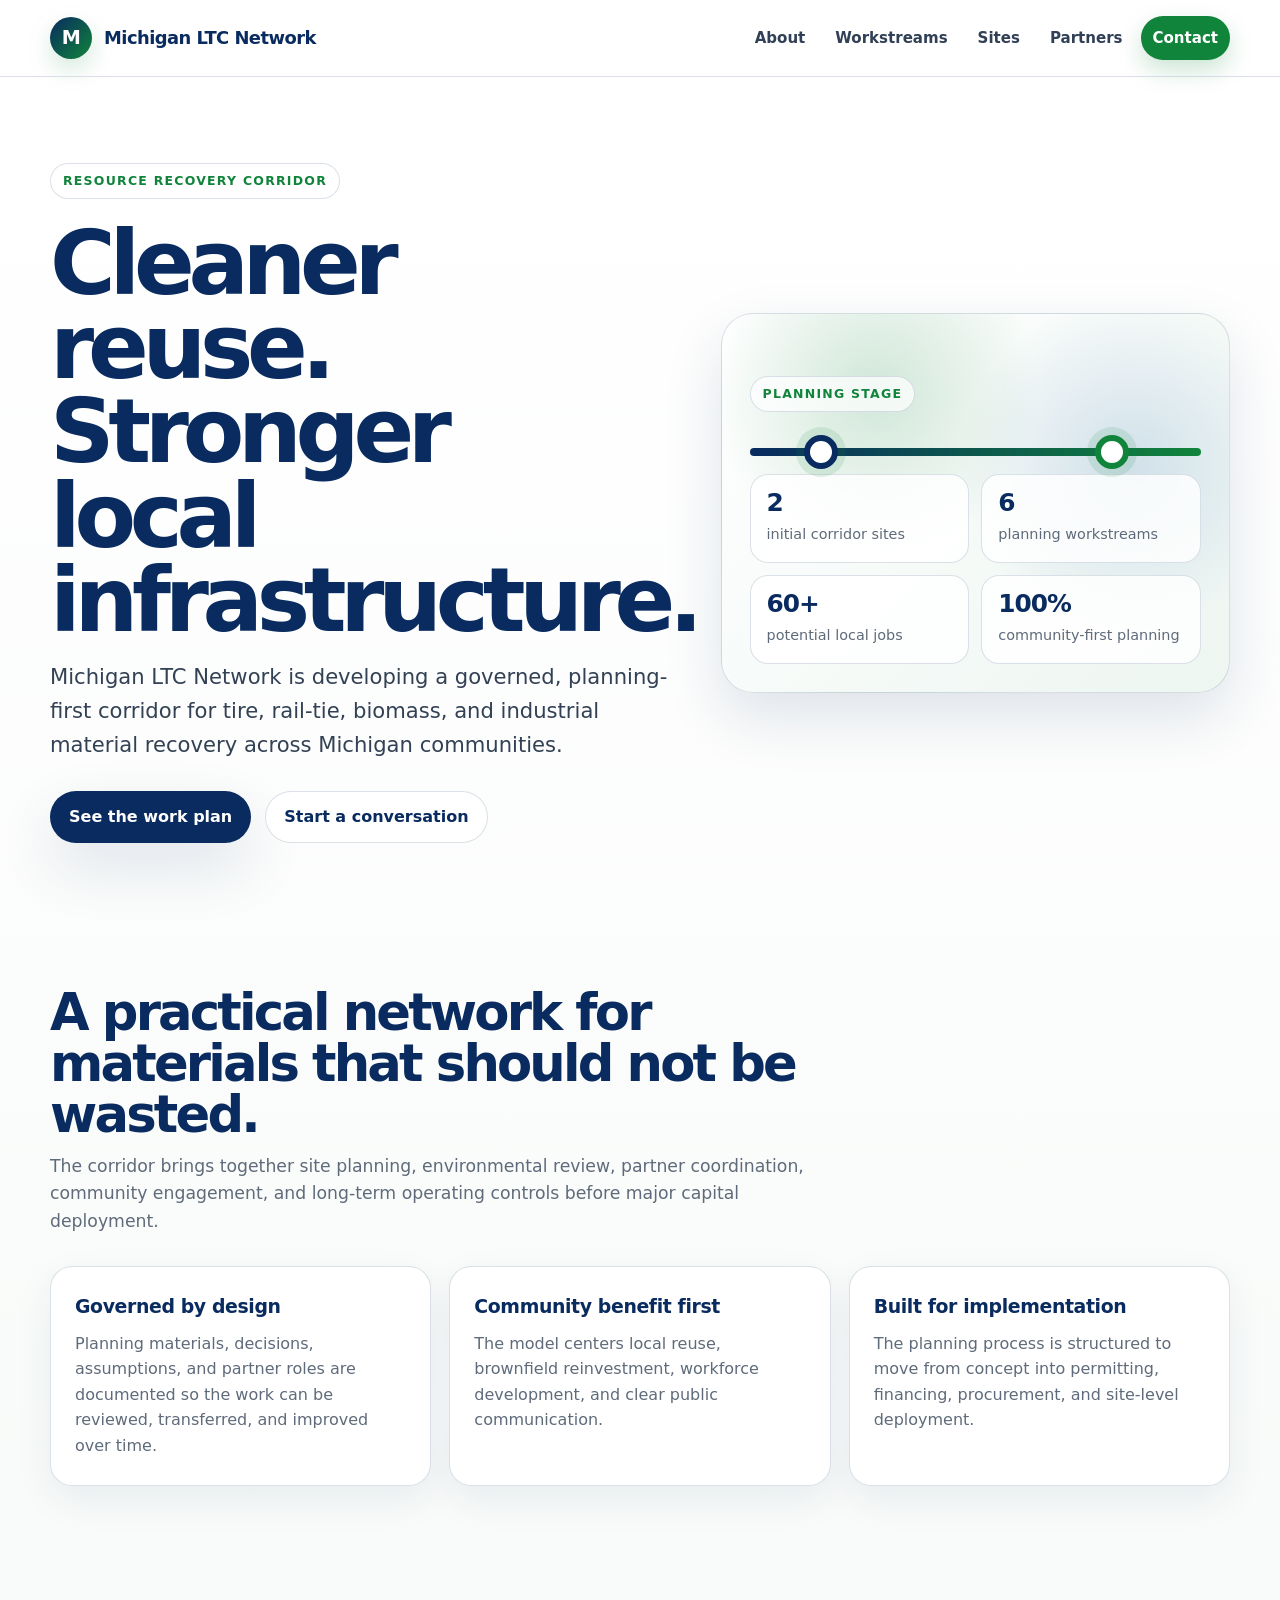
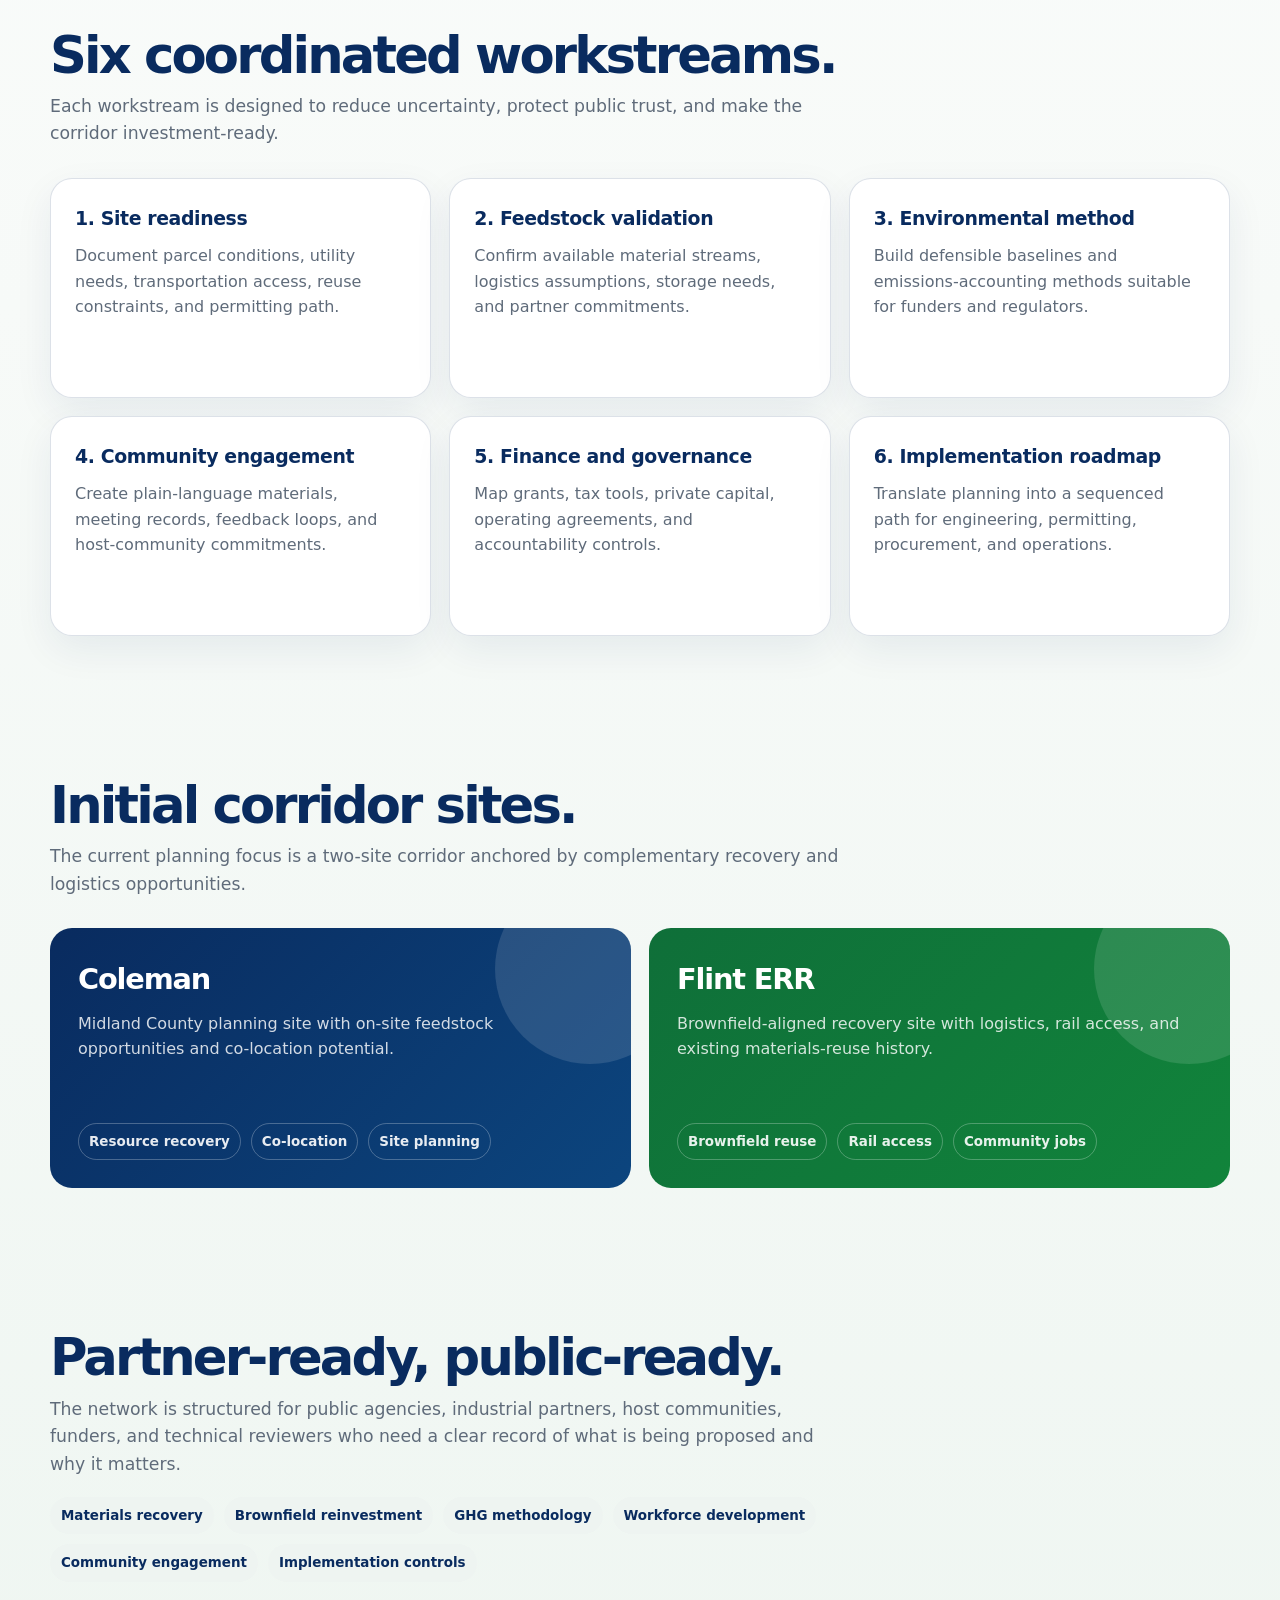
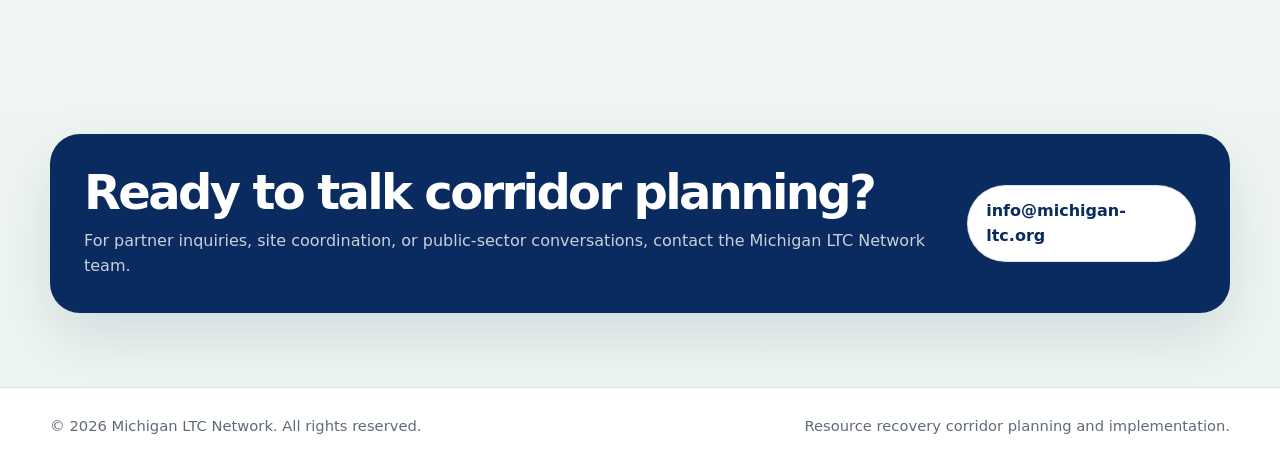
==== index.html @ afef9e3c "Add homepage index with navigation" ====
<!doctype html>
<html lang="en">
<head>
  <meta charset="utf-8" />
  <meta name="viewport" content="width=device-width, initial-scale=1" />
  <title>Michigan LTC Network | Resource Recovery Corridor</title>
  <meta name="description" content="Michigan LTC Network is building a governed resource recovery corridor for cleaner materials management, community benefit, and long-term industrial reuse." />
  <style>
    :root {
      --navy: #092b5f;
      --blue: #155aa8;
      --green: #11843b;
      --gold: #d7a842;
      --ink: #172033;
      --muted: #5f6b7a;
      --mist: #eef4f1;
      --white: #ffffff;
      --line: rgba(9, 43, 95, 0.14);
      --shadow: 0 24px 60px rgba(9, 43, 95, 0.12);
      --radius: 22px;
    }

    * {
      box-sizing: border-box;
    }

    html {
      scroll-behavior: smooth;
    }

    body {
      margin: 0;
      font-family: Inter, ui-sans-serif, system-ui, -apple-system, BlinkMacSystemFont, "Segoe UI", sans-serif;
      color: var(--ink);
      background: linear-gradient(180deg, #ffffff 0%, #f7faf8 52%, #edf5f0 100%);
      line-height: 1.6;
    }

    a {
      color: inherit;
      text-decoration: none;
    }

    .site-header {
      position: sticky;
      top: 0;
      z-index: 10;
      background: rgba(255, 255, 255, 0.88);
      backdrop-filter: blur(14px);
      border-bottom: 1px solid var(--line);
    }

    .nav {
      width: min(1180px, calc(100% - 40px));
      margin: 0 auto;
      min-height: 76px;
      display: flex;
      align-items: center;
      justify-content: space-between;
      gap: 24px;
    }

    .brand {
      display: inline-flex;
      align-items: center;
      gap: 12px;
      font-weight: 800;
      letter-spacing: -0.03em;
      color: var(--navy);
      font-size: 1.12rem;
      white-space: nowrap;
    }

    .brand-mark {
      width: 42px;
      height: 42px;
      border-radius: 50%;
      display: grid;
      place-items: center;
      background: linear-gradient(135deg, var(--navy), var(--green));
      color: var(--white);
      box-shadow: 0 10px 24px rgba(17, 132, 59, 0.18);
      font-size: 1.2rem;
    }

    .nav-links {
      display: flex;
      align-items: center;
      gap: 6px;
      color: #314056;
      font-weight: 650;
      font-size: 0.94rem;
    }

    .nav-links a {
      padding: 10px 12px;
      border-radius: 999px;
    }

    .nav-links a:hover {
      background: var(--mist);
      color: var(--navy);
    }

    .nav-cta {
      display: inline-flex;
      align-items: center;
      justify-content: center;
      padding: 10px 16px;
      border-radius: 999px;
      color: var(--white) !important;
      background: var(--green);
      box-shadow: 0 10px 24px rgba(17, 132, 59, 0.22);
    }

    main {
      overflow: hidden;
    }

    .hero {
      width: min(1180px, calc(100% - 40px));
      margin: 0 auto;
      padding: 86px 0 72px;
      display: grid;
      grid-template-columns: minmax(0, 1.1fr) minmax(320px, 0.9fr);
      gap: 48px;
      align-items: center;
    }

    .eyebrow {
      display: inline-flex;
      align-items: center;
      gap: 10px;
      padding: 7px 12px;
      border: 1px solid var(--line);
      border-radius: 999px;
      background: rgba(255, 255, 255, 0.72);
      color: var(--green);
      font-weight: 800;
      font-size: 0.78rem;
      letter-spacing: 0.1em;
      text-transform: uppercase;
    }

    h1 {
      margin: 22px 0 18px;
      color: var(--navy);
      font-size: clamp(3rem, 7vw, 6.4rem);
      line-height: 0.94;
      letter-spacing: -0.07em;
    }

    .lead {
      max-width: 690px;
      color: #334155;
      font-size: clamp(1.1rem, 2vw, 1.32rem);
      margin: 0 0 30px;
    }

    .hero-actions {
      display: flex;
      flex-wrap: wrap;
      gap: 14px;
      align-items: center;
    }

    .button {
      display: inline-flex;
      align-items: center;
      justify-content: center;
      min-height: 48px;
      padding: 12px 18px;
      border-radius: 999px;
      font-weight: 800;
      border: 1px solid transparent;
    }

    .button.primary {
      color: var(--white);
      background: var(--navy);
      box-shadow: var(--shadow);
    }

    .button.secondary {
      color: var(--navy);
      background: var(--white);
      border-color: var(--line);
    }

    .hero-card {
      position: relative;
      padding: 28px;
      border: 1px solid var(--line);
      border-radius: calc(var(--radius) + 10px);
      background: rgba(255, 255, 255, 0.78);
      box-shadow: var(--shadow);
    }

    .map-card {
      min-height: 380px;
      display: grid;
      align-content: end;
      gap: 18px;
      background:
        radial-gradient(circle at 30% 20%, rgba(17, 132, 59, 0.18), transparent 35%),
        radial-gradient(circle at 80% 40%, rgba(21, 90, 168, 0.16), transparent 36%),
        linear-gradient(135deg, #ffffff, #edf6f1);
    }

    .route-line {
      height: 8px;
      border-radius: 999px;
      background: linear-gradient(90deg, var(--navy), var(--green));
      position: relative;
      margin: 36px 0 18px;
    }

    .route-line::before,
    .route-line::after {
      content: "";
      position: absolute;
      top: 50%;
      width: 22px;
      height: 22px;
      transform: translateY(-50%);
      border-radius: 50%;
      background: var(--white);
      border: 6px solid var(--green);
      box-shadow: 0 0 0 8px rgba(17, 132, 59, 0.12);
    }

    .route-line::before {
      left: 12%;
      border-color: var(--navy);
    }

    .route-line::after {
      right: 16%;
    }

    .stat-grid {
      display: grid;
      grid-template-columns: repeat(2, 1fr);
      gap: 12px;
    }

    .stat {
      padding: 16px;
      border-radius: 18px;
      background: rgba(255, 255, 255, 0.82);
      border: 1px solid var(--line);
    }

    .stat strong {
      display: block;
      color: var(--navy);
      font-size: 1.55rem;
      line-height: 1;
      letter-spacing: -0.04em;
    }

    .stat span {
      display: block;
      margin-top: 7px;
      color: var(--muted);
      font-size: 0.9rem;
    }

    section {
      width: min(1180px, calc(100% - 40px));
      margin: 0 auto;
      padding: 72px 0;
    }

    .section-head {
      max-width: 790px;
      margin-bottom: 30px;
    }

    h2 {
      margin: 0 0 12px;
      color: var(--navy);
      font-size: clamp(2rem, 4vw, 3.4rem);
      line-height: 1;
      letter-spacing: -0.055em;
    }

    .section-head p {
      margin: 0;
      color: var(--muted);
      font-size: 1.08rem;
    }

    .cards {
      display: grid;
      grid-template-columns: repeat(3, 1fr);
      gap: 18px;
    }

    .card {
      min-height: 220px;
      padding: 24px;
      border-radius: var(--radius);
      background: var(--white);
      border: 1px solid var(--line);
      box-shadow: 0 14px 38px rgba(9, 43, 95, 0.07);
    }

    .card h3 {
      margin: 0 0 10px;
      color: var(--navy);
      font-size: 1.18rem;
      letter-spacing: -0.02em;
    }

    .card p {
      margin: 0;
      color: var(--muted);
    }

    .pill-row {
      display: flex;
      flex-wrap: wrap;
      gap: 10px;
      margin-top: 18px;
    }

    .pill {
      padding: 8px 11px;
      border-radius: 999px;
      background: var(--mist);
      color: var(--navy);
      font-weight: 750;
      font-size: 0.84rem;
    }

    .sites {
      display: grid;
      grid-template-columns: repeat(2, 1fr);
      gap: 18px;
    }

    .site-card {
      padding: 28px;
      border-radius: var(--radius);
      color: var(--white);
      background: linear-gradient(135deg, var(--navy), #0c457e);
      min-height: 260px;
      display: flex;
      flex-direction: column;
      justify-content: space-between;
      overflow: hidden;
      position: relative;
    }

    .site-card.green {
      background: linear-gradient(135deg, #0f6f39, var(--green));
    }

    .site-card::after {
      content: "";
      position: absolute;
      width: 190px;
      height: 190px;
      right: -54px;
      top: -54px;
      border-radius: 50%;
      background: rgba(255, 255, 255, 0.12);
    }

    .site-card h3 {
      margin: 0 0 8px;
      font-size: 1.8rem;
      letter-spacing: -0.04em;
    }

    .site-card p {
      margin: 0;
      color: rgba(255, 255, 255, 0.82);
    }

    .site-meta {
      margin-top: 28px;
      display: flex;
      flex-wrap: wrap;
      gap: 10px;
      position: relative;
    }

    .site-meta span {
      border: 1px solid rgba(255, 255, 255, 0.26);
      border-radius: 999px;
      padding: 7px 10px;
      font-size: 0.84rem;
      font-weight: 700;
      color: rgba(255, 255, 255, 0.9);
    }

    .contact-band {
      width: min(1180px, calc(100% - 40px));
      margin: 50px auto 74px;
      padding: 34px;
      border-radius: calc(var(--radius) + 8px);
      background: var(--navy);
      color: var(--white);
      display: flex;
      align-items: center;
      justify-content: space-between;
      gap: 26px;
      box-shadow: var(--shadow);
    }

    .contact-band h2 {
      color: var(--white);
      font-size: clamp(1.8rem, 4vw, 3rem);
    }

    .contact-band p {
      margin: 0;
      color: rgba(255, 255, 255, 0.78);
    }

    .site-footer {
      border-top: 1px solid var(--line);
      background: var(--white);
      color: var(--muted);
    }

    .footer-inner {
      width: min(1180px, calc(100% - 40px));
      margin: 0 auto;
      padding: 26px 0;
      display: flex;
      justify-content: space-between;
      gap: 18px;
      flex-wrap: wrap;
      font-size: 0.92rem;
    }

    @media (max-width: 900px) {
      .nav {
        align-items: flex-start;
        flex-direction: column;
        padding: 16px 0;
      }

      .nav-links {
        width: 100%;
        overflow-x: auto;
        padding-bottom: 4px;
      }

      .hero {
        grid-template-columns: 1fr;
        padding-top: 58px;
      }

      .cards,
      .sites {
        grid-template-columns: 1fr;
      }

      .contact-band {
        flex-direction: column;
        align-items: flex-start;
      }
    }

    @media (max-width: 620px) {
      .nav,
      .hero,
      section,
      .contact-band,
      .footer-inner {
        width: min(100% - 28px, 1180px);
      }

      .nav-links a:not(.nav-cta) {
        display: none;
      }

      .stat-grid {
        grid-template-columns: 1fr;
      }

      .hero-card {
        padding: 18px;
      }
    }
  </style>
</head>
<body>
  <header class="site-header">
    <nav class="nav" aria-label="Main navigation">
      <a class="brand" href="#top" aria-label="Michigan LTC Network home">
        <span class="brand-mark" aria-hidden="true">M</span>
        <span>Michigan LTC Network</span>
      </a>
      <div class="nav-links">
        <a href="#about">About</a>
        <a href="#workstreams">Workstreams</a>
        <a href="#sites">Sites</a>
        <a href="#partners">Partners</a>
        <a class="nav-cta" href="mailto:info@michigan-ltc.org">Contact</a>
      </div>
    </nav>
  </header>

  <main id="top">
    <section class="hero" aria-labelledby="hero-title">
      <div>
        <span class="eyebrow">Resource Recovery Corridor</span>
        <h1 id="hero-title">Cleaner reuse. Stronger local infrastructure.</h1>
        <p class="lead">Michigan LTC Network is developing a governed, planning-first corridor for tire, rail-tie, biomass, and industrial material recovery across Michigan communities.</p>
        <div class="hero-actions">
          <a class="button primary" href="#workstreams">See the work plan</a>
          <a class="button secondary" href="mailto:info@michigan-ltc.org">Start a conversation</a>
        </div>
      </div>

      <aside class="hero-card map-card" aria-label="Project summary">
        <div>
          <span class="eyebrow">Planning stage</span>
          <div class="route-line" aria-hidden="true"></div>
          <div class="stat-grid">
            <div class="stat">
              <strong>2</strong>
              <span>initial corridor sites</span>
            </div>
            <div class="stat">
              <strong>6</strong>
              <span>planning workstreams</span>
            </div>
            <div class="stat">
              <strong>60+</strong>
              <span>potential local jobs</span>
            </div>
            <div class="stat">
              <strong>100%</strong>
              <span>community-first planning</span>
            </div>
          </div>
        </div>
      </aside>
    </section>

    <section id="about" aria-labelledby="about-title">
      <div class="section-head">
        <h2 id="about-title">A practical network for materials that should not be wasted.</h2>
        <p>The corridor brings together site planning, environmental review, partner coordination, community engagement, and long-term operating controls before major capital deployment.</p>
      </div>
      <div class="cards">
        <article class="card">
          <h3>Governed by design</h3>
          <p>Planning materials, decisions, assumptions, and partner roles are documented so the work can be reviewed, transferred, and improved over time.</p>
        </article>
        <article class="card">
          <h3>Community benefit first</h3>
          <p>The model centers local reuse, brownfield reinvestment, workforce development, and clear public communication.</p>
        </article>
        <article class="card">
          <h3>Built for implementation</h3>
          <p>The planning process is structured to move from concept into permitting, financing, procurement, and site-level deployment.</p>
        </article>
      </div>
    </section>

    <section id="workstreams" aria-labelledby="workstreams-title">
      <div class="section-head">
        <h2 id="workstreams-title">Six coordinated workstreams.</h2>
        <p>Each workstream is designed to reduce uncertainty, protect public trust, and make the corridor investment-ready.</p>
      </div>
      <div class="cards">
        <article class="card">
          <h3>1. Site readiness</h3>
          <p>Document parcel conditions, utility needs, transportation access, reuse constraints, and permitting path.</p>
        </article>
        <article class="card">
          <h3>2. Feedstock validation</h3>
          <p>Confirm available material streams, logistics assumptions, storage needs, and partner commitments.</p>
        </article>
        <article class="card">
          <h3>3. Environmental method</h3>
          <p>Build defensible baselines and emissions-accounting methods suitable for funders and regulators.</p>
        </article>
        <article class="card">
          <h3>4. Community engagement</h3>
          <p>Create plain-language materials, meeting records, feedback loops, and host-community commitments.</p>
        </article>
        <article class="card">
          <h3>5. Finance and governance</h3>
          <p>Map grants, tax tools, private capital, operating agreements, and accountability controls.</p>
        </article>
        <article class="card">
          <h3>6. Implementation roadmap</h3>
          <p>Translate planning into a sequenced path for engineering, permitting, procurement, and operations.</p>
        </article>
      </div>
    </section>

    <section id="sites" aria-labelledby="sites-title">
      <div class="section-head">
        <h2 id="sites-title">Initial corridor sites.</h2>
        <p>The current planning focus is a two-site corridor anchored by complementary recovery and logistics opportunities.</p>
      </div>
      <div class="sites">
        <article class="site-card">
          <div>
            <h3>Coleman</h3>
            <p>Midland County planning site with on-site feedstock opportunities and co-location potential.</p>
          </div>
          <div class="site-meta">
            <span>Resource recovery</span>
            <span>Co-location</span>
            <span>Site planning</span>
          </div>
        </article>
        <article class="site-card green">
          <div>
            <h3>Flint ERR</h3>
            <p>Brownfield-aligned recovery site with logistics, rail access, and existing materials-reuse history.</p>
          </div>
          <div class="site-meta">
            <span>Brownfield reuse</span>
            <span>Rail access</span>
            <span>Community jobs</span>
          </div>
        </article>
      </div>
    </section>

    <section id="partners" aria-labelledby="partners-title">
      <div class="section-head">
        <h2 id="partners-title">Partner-ready, public-ready.</h2>
        <p>The network is structured for public agencies, industrial partners, host communities, funders, and technical reviewers who need a clear record of what is being proposed and why it matters.</p>
        <div class="pill-row" aria-label="Focus areas">
          <span class="pill">Materials recovery</span>
          <span class="pill">Brownfield reinvestment</span>
          <span class="pill">GHG methodology</span>
          <span class="pill">Workforce development</span>
          <span class="pill">Community engagement</span>
          <span class="pill">Implementation controls</span>
        </div>
      </div>
    </section>

    <aside class="contact-band" id="contact" aria-labelledby="contact-title">
      <div>
        <h2 id="contact-title">Ready to talk corridor planning?</h2>
        <p>For partner inquiries, site coordination, or public-sector conversations, contact the Michigan LTC Network team.</p>
      </div>
      <a class="button secondary" href="mailto:info@michigan-ltc.org">info@michigan-ltc.org</a>
    </aside>
  </main>

  <footer class="site-footer">
    <div class="footer-inner">
      <span>&copy; 2026 Michigan LTC Network. All rights reserved.</span>
      <span>Resource recovery corridor planning and implementation.</span>
    </div>
  </footer>
</body>
</html>
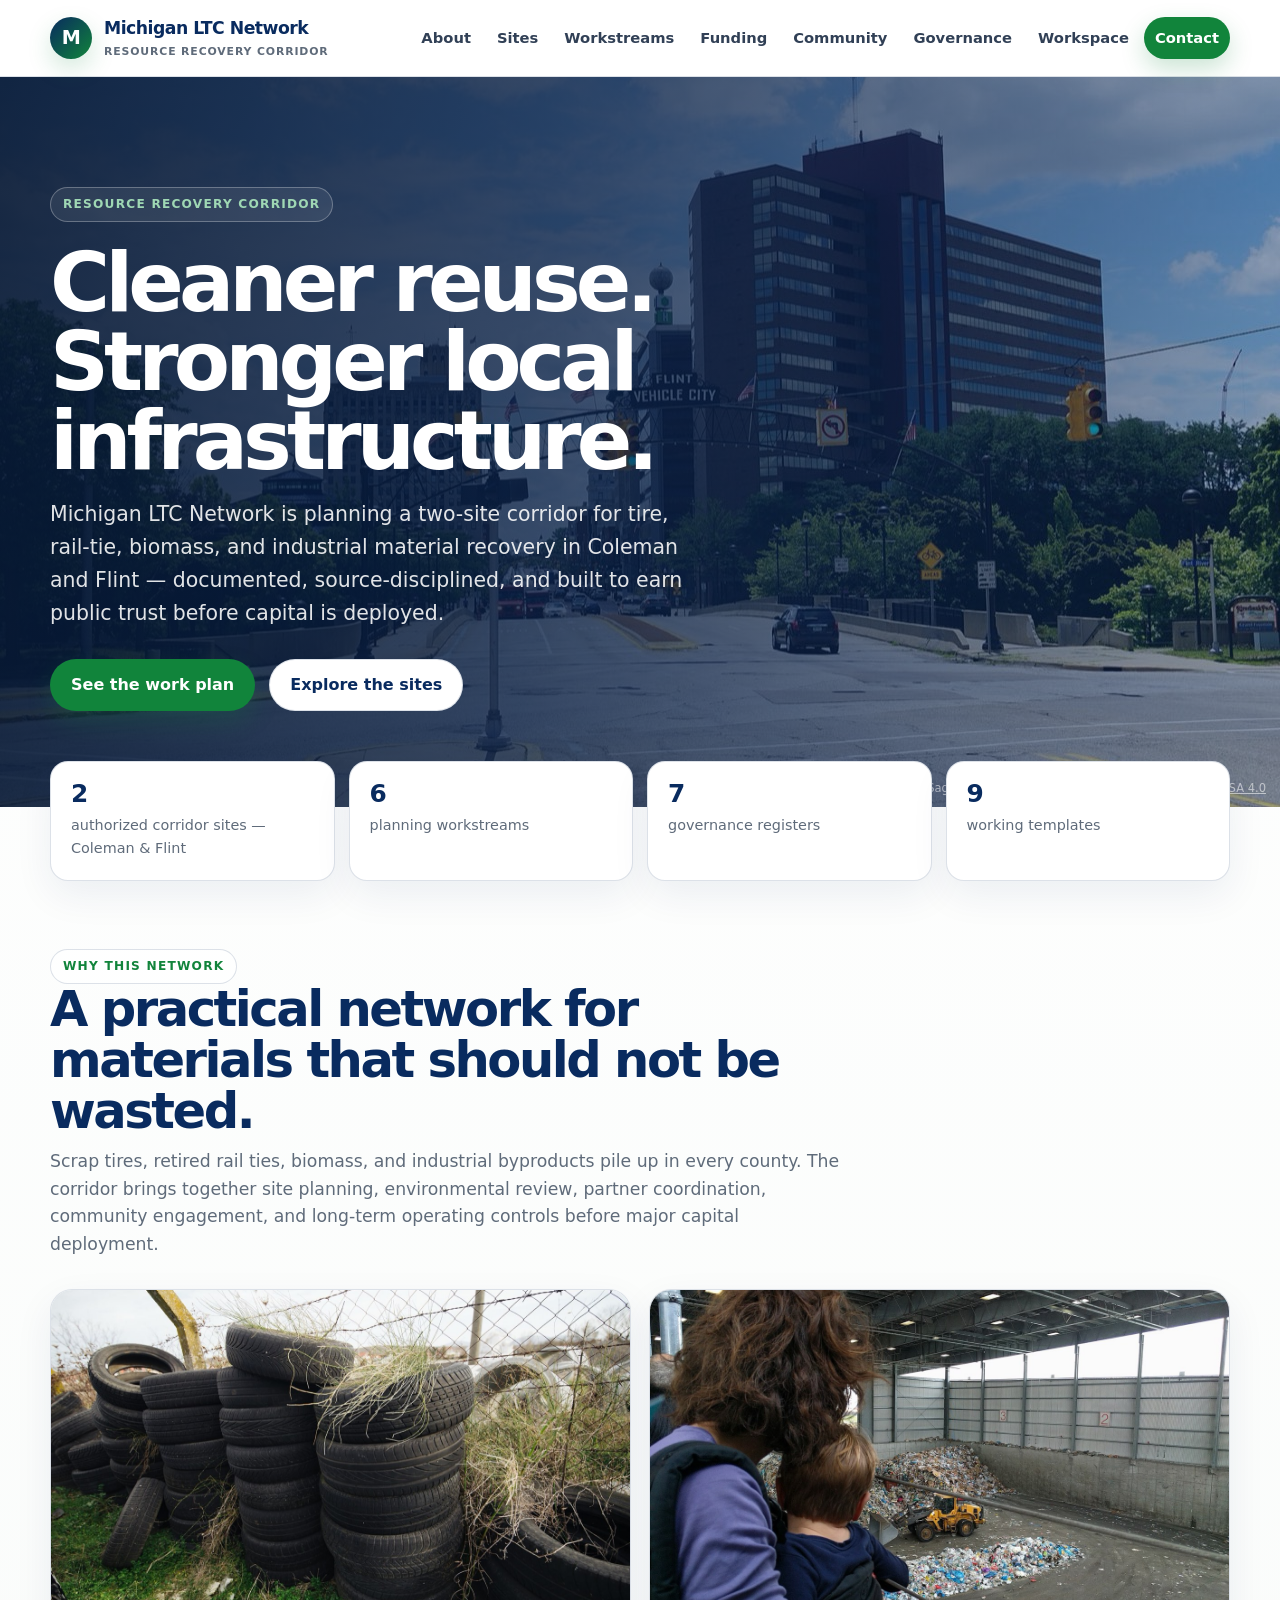
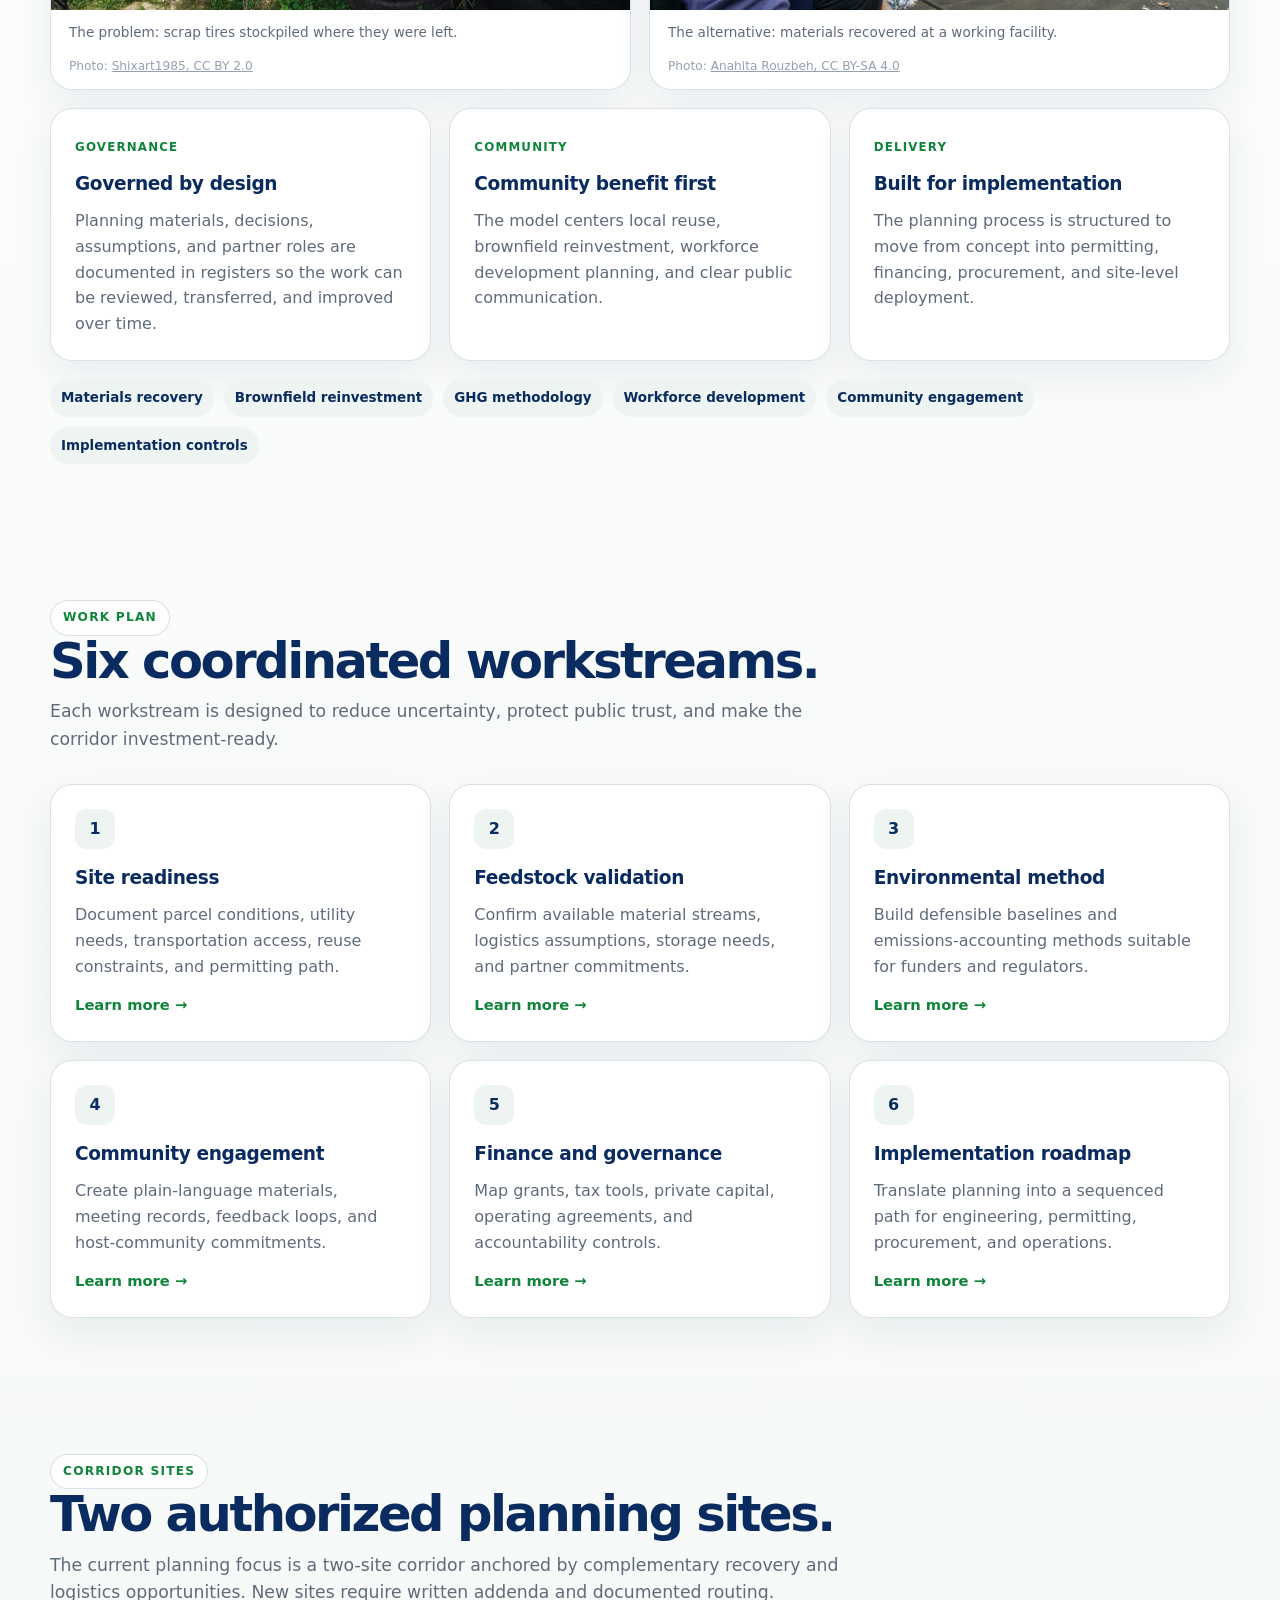
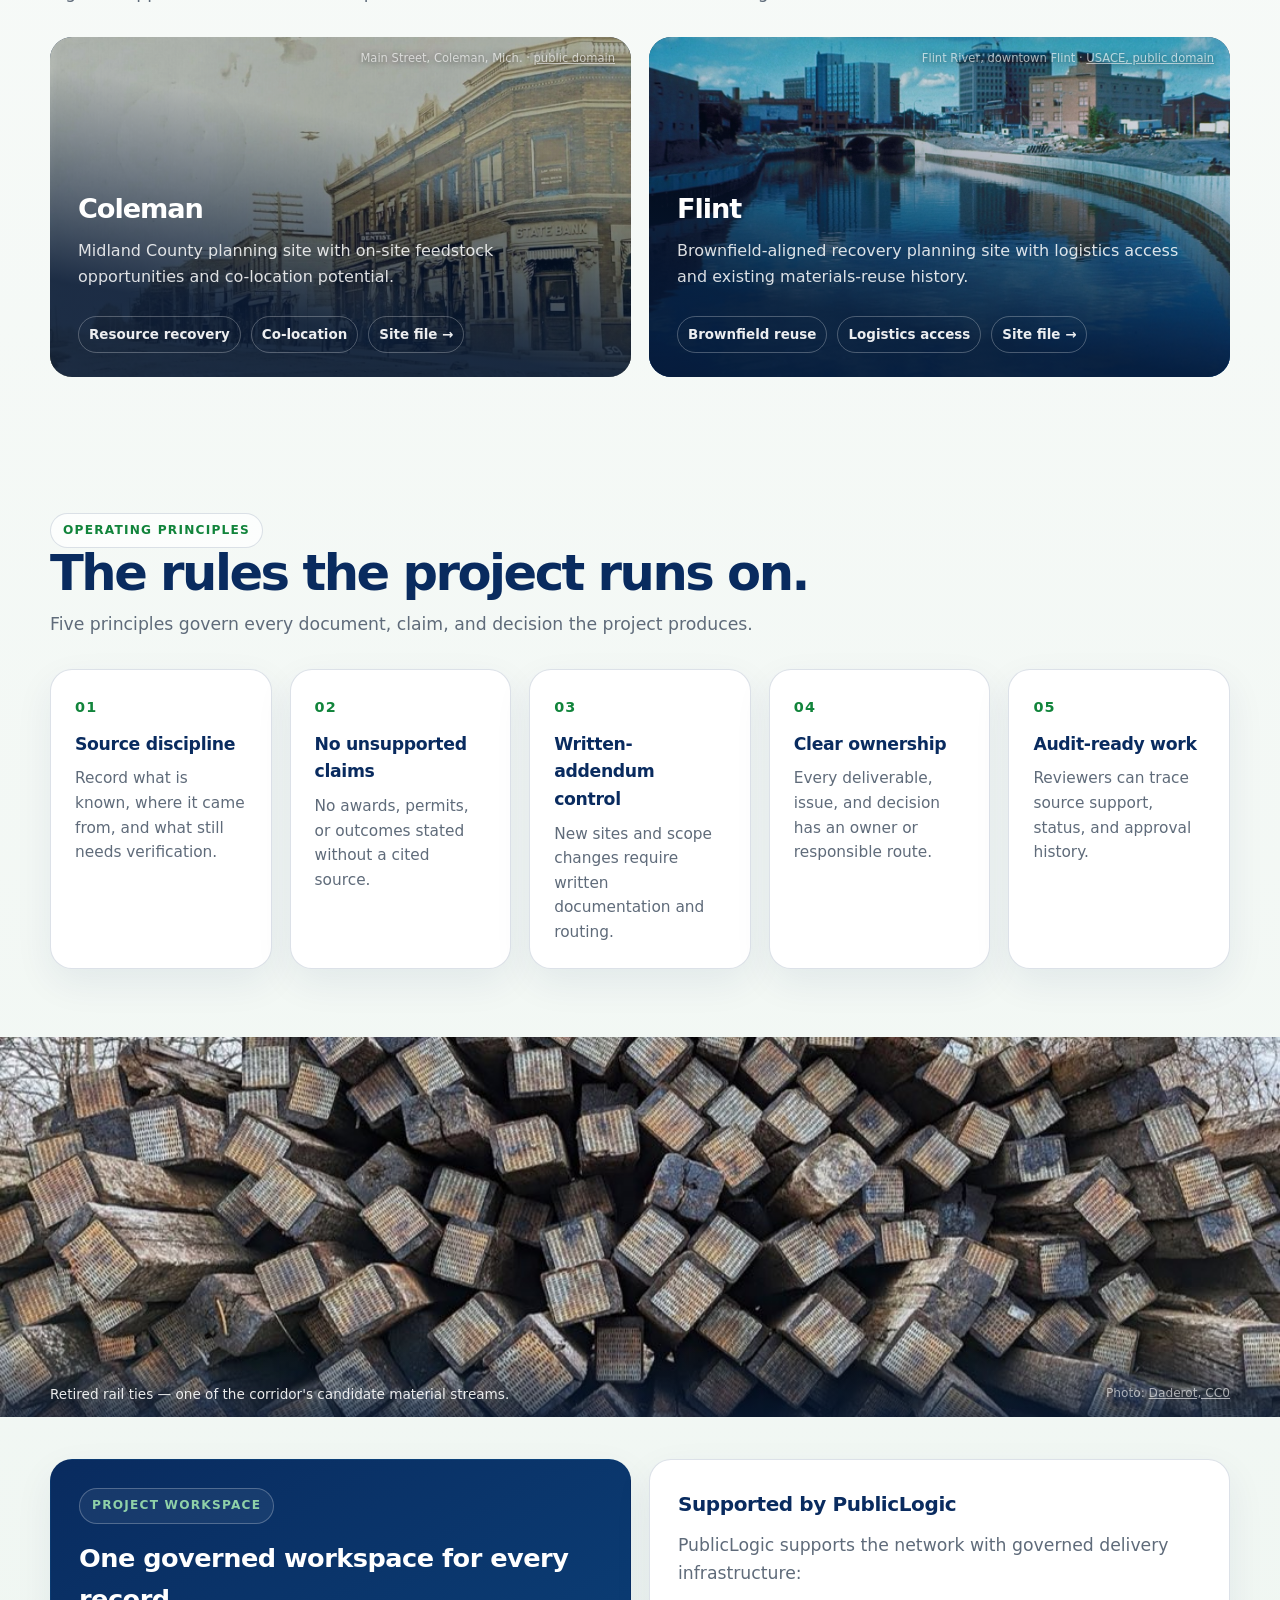
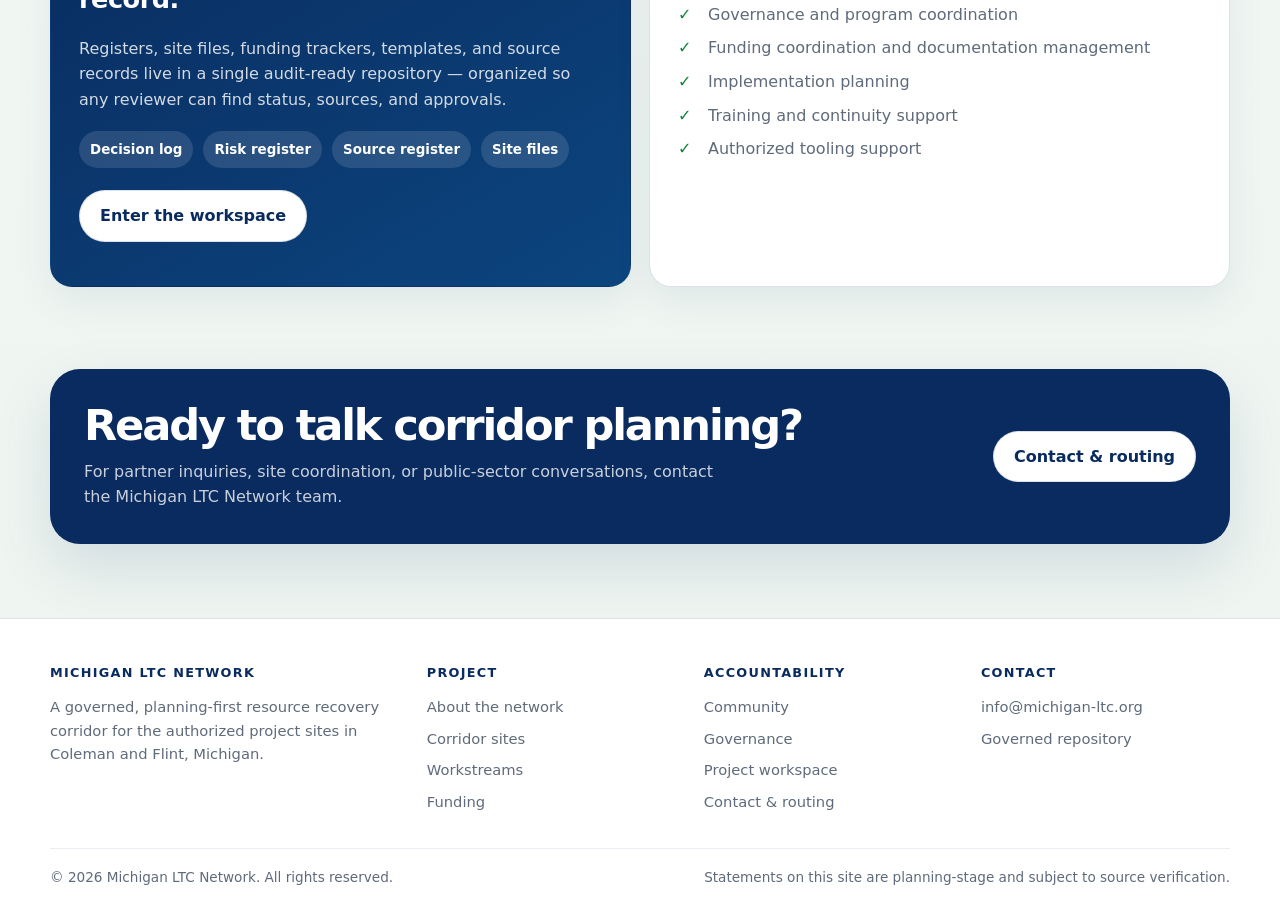
==== commit fe177ee6: "Rebuild site as multipage with real photos and shared design system Replace the single-page index wi" ====
--- a/index.html
+++ b/index.html
@@ -4,660 +4,338 @@
   <meta charset="utf-8" />
   <meta name="viewport" content="width=device-width, initial-scale=1" />
   <title>Michigan LTC Network | Resource Recovery Corridor</title>
-  <meta name="description" content="Michigan LTC Network is building a governed resource recovery corridor for cleaner materials management, community benefit, and long-term industrial reuse." />
-  <style>
-    :root {
-      --navy: #092b5f;
-      --blue: #155aa8;
-      --green: #11843b;
-      --gold: #d7a842;
-      --ink: #172033;
-      --muted: #5f6b7a;
-      --mist: #eef4f1;
-      --white: #ffffff;
-      --line: rgba(9, 43, 95, 0.14);
-      --shadow: 0 24px 60px rgba(9, 43, 95, 0.12);
-      --radius: 22px;
-    }
-
-    * {
-      box-sizing: border-box;
-    }
-
-    html {
-      scroll-behavior: smooth;
-    }
-
-    body {
-      margin: 0;
-      font-family: Inter, ui-sans-serif, system-ui, -apple-system, BlinkMacSystemFont, "Segoe UI", sans-serif;
-      color: var(--ink);
-      background: linear-gradient(180deg, #ffffff 0%, #f7faf8 52%, #edf5f0 100%);
-      line-height: 1.6;
-    }
-
-    a {
-      color: inherit;
-      text-decoration: none;
-    }
-
-    .site-header {
-      position: sticky;
-      top: 0;
-      z-index: 10;
-      background: rgba(255, 255, 255, 0.88);
-      backdrop-filter: blur(14px);
-      border-bottom: 1px solid var(--line);
-    }
-
-    .nav {
-      width: min(1180px, calc(100% - 40px));
-      margin: 0 auto;
-      min-height: 76px;
-      display: flex;
-      align-items: center;
-      justify-content: space-between;
-      gap: 24px;
-    }
-
-    .brand {
-      display: inline-flex;
-      align-items: center;
-      gap: 12px;
-      font-weight: 800;
-      letter-spacing: -0.03em;
-      color: var(--navy);
-      font-size: 1.12rem;
-      white-space: nowrap;
-    }
-
-    .brand-mark {
-      width: 42px;
-      height: 42px;
-      border-radius: 50%;
-      display: grid;
-      place-items: center;
-      background: linear-gradient(135deg, var(--navy), var(--green));
-      color: var(--white);
-      box-shadow: 0 10px 24px rgba(17, 132, 59, 0.18);
-      font-size: 1.2rem;
-    }
-
-    .nav-links {
-      display: flex;
-      align-items: center;
-      gap: 6px;
-      color: #314056;
-      font-weight: 650;
-      font-size: 0.94rem;
-    }
-
-    .nav-links a {
-      padding: 10px 12px;
-      border-radius: 999px;
-    }
-
-    .nav-links a:hover {
-      background: var(--mist);
-      color: var(--navy);
-    }
-
-    .nav-cta {
-      display: inline-flex;
-      align-items: center;
-      justify-content: center;
-      padding: 10px 16px;
-      border-radius: 999px;
-      color: var(--white) !important;
-      background: var(--green);
-      box-shadow: 0 10px 24px rgba(17, 132, 59, 0.22);
-    }
-
-    main {
-      overflow: hidden;
-    }
-
-    .hero {
-      width: min(1180px, calc(100% - 40px));
-      margin: 0 auto;
-      padding: 86px 0 72px;
-      display: grid;
-      grid-template-columns: minmax(0, 1.1fr) minmax(320px, 0.9fr);
-      gap: 48px;
-      align-items: center;
-    }
-
-    .eyebrow {
-      display: inline-flex;
-      align-items: center;
-      gap: 10px;
-      padding: 7px 12px;
-      border: 1px solid var(--line);
-      border-radius: 999px;
-      background: rgba(255, 255, 255, 0.72);
-      color: var(--green);
-      font-weight: 800;
-      font-size: 0.78rem;
-      letter-spacing: 0.1em;
-      text-transform: uppercase;
-    }
-
-    h1 {
-      margin: 22px 0 18px;
-      color: var(--navy);
-      font-size: clamp(3rem, 7vw, 6.4rem);
-      line-height: 0.94;
-      letter-spacing: -0.07em;
-    }
-
-    .lead {
-      max-width: 690px;
-      color: #334155;
-      font-size: clamp(1.1rem, 2vw, 1.32rem);
-      margin: 0 0 30px;
-    }
-
-    .hero-actions {
-      display: flex;
-      flex-wrap: wrap;
-      gap: 14px;
-      align-items: center;
-    }
-
-    .button {
-      display: inline-flex;
-      align-items: center;
-      justify-content: center;
-      min-height: 48px;
-      padding: 12px 18px;
-      border-radius: 999px;
-      font-weight: 800;
-      border: 1px solid transparent;
-    }
-
-    .button.primary {
-      color: var(--white);
-      background: var(--navy);
-      box-shadow: var(--shadow);
-    }
-
-    .button.secondary {
-      color: var(--navy);
-      background: var(--white);
-      border-color: var(--line);
-    }
-
-    .hero-card {
-      position: relative;
-      padding: 28px;
-      border: 1px solid var(--line);
-      border-radius: calc(var(--radius) + 10px);
-      background: rgba(255, 255, 255, 0.78);
-      box-shadow: var(--shadow);
-    }
-
-    .map-card {
-      min-height: 380px;
-      display: grid;
-      align-content: end;
-      gap: 18px;
-      background:
-        radial-gradient(circle at 30% 20%, rgba(17, 132, 59, 0.18), transparent 35%),
-        radial-gradient(circle at 80% 40%, rgba(21, 90, 168, 0.16), transparent 36%),
-        linear-gradient(135deg, #ffffff, #edf6f1);
-    }
-
-    .route-line {
-      height: 8px;
-      border-radius: 999px;
-      background: linear-gradient(90deg, var(--navy), var(--green));
-      position: relative;
-      margin: 36px 0 18px;
-    }
-
-    .route-line::before,
-    .route-line::after {
-      content: "";
-      position: absolute;
-      top: 50%;
-      width: 22px;
-      height: 22px;
-      transform: translateY(-50%);
-      border-radius: 50%;
-      background: var(--white);
-      border: 6px solid var(--green);
-      box-shadow: 0 0 0 8px rgba(17, 132, 59, 0.12);
-    }
-
-    .route-line::before {
-      left: 12%;
-      border-color: var(--navy);
-    }
-
-    .route-line::after {
-      right: 16%;
-    }
-
-    .stat-grid {
-      display: grid;
-      grid-template-columns: repeat(2, 1fr);
-      gap: 12px;
-    }
-
-    .stat {
-      padding: 16px;
-      border-radius: 18px;
-      background: rgba(255, 255, 255, 0.82);
-      border: 1px solid var(--line);
-    }
-
-    .stat strong {
-      display: block;
-      color: var(--navy);
-      font-size: 1.55rem;
-      line-height: 1;
-      letter-spacing: -0.04em;
-    }
-
-    .stat span {
-      display: block;
-      margin-top: 7px;
-      color: var(--muted);
-      font-size: 0.9rem;
-    }
-
-    section {
-      width: min(1180px, calc(100% - 40px));
-      margin: 0 auto;
-      padding: 72px 0;
-    }
-
-    .section-head {
-      max-width: 790px;
-      margin-bottom: 30px;
-    }
-
-    h2 {
-      margin: 0 0 12px;
-      color: var(--navy);
-      font-size: clamp(2rem, 4vw, 3.4rem);
-      line-height: 1;
-      letter-spacing: -0.055em;
-    }
-
-    .section-head p {
-      margin: 0;
-      color: var(--muted);
-      font-size: 1.08rem;
-    }
-
-    .cards {
-      display: grid;
-      grid-template-columns: repeat(3, 1fr);
-      gap: 18px;
-    }
-
-    .card {
-      min-height: 220px;
-      padding: 24px;
-      border-radius: var(--radius);
-      background: var(--white);
-      border: 1px solid var(--line);
-      box-shadow: 0 14px 38px rgba(9, 43, 95, 0.07);
-    }
-
-    .card h3 {
-      margin: 0 0 10px;
-      color: var(--navy);
-      font-size: 1.18rem;
-      letter-spacing: -0.02em;
-    }
-
-    .card p {
-      margin: 0;
-      color: var(--muted);
-    }
-
-    .pill-row {
-      display: flex;
-      flex-wrap: wrap;
-      gap: 10px;
-      margin-top: 18px;
-    }
-
-    .pill {
-      padding: 8px 11px;
-      border-radius: 999px;
-      background: var(--mist);
-      color: var(--navy);
-      font-weight: 750;
-      font-size: 0.84rem;
-    }
-
-    .sites {
-      display: grid;
-      grid-template-columns: repeat(2, 1fr);
-      gap: 18px;
-    }
-
-    .site-card {
-      padding: 28px;
-      border-radius: var(--radius);
-      color: var(--white);
-      background: linear-gradient(135deg, var(--navy), #0c457e);
-      min-height: 260px;
-      display: flex;
-      flex-direction: column;
-      justify-content: space-between;
-      overflow: hidden;
-      position: relative;
-    }
-
-    .site-card.green {
-      background: linear-gradient(135deg, #0f6f39, var(--green));
-    }
-
-    .site-card::after {
-      content: "";
-      position: absolute;
-      width: 190px;
-      height: 190px;
-      right: -54px;
-      top: -54px;
-      border-radius: 50%;
-      background: rgba(255, 255, 255, 0.12);
-    }
-
-    .site-card h3 {
-      margin: 0 0 8px;
-      font-size: 1.8rem;
-      letter-spacing: -0.04em;
-    }
-
-    .site-card p {
-      margin: 0;
-      color: rgba(255, 255, 255, 0.82);
-    }
-
-    .site-meta {
-      margin-top: 28px;
-      display: flex;
-      flex-wrap: wrap;
-      gap: 10px;
-      position: relative;
-    }
-
-    .site-meta span {
-      border: 1px solid rgba(255, 255, 255, 0.26);
-      border-radius: 999px;
-      padding: 7px 10px;
-      font-size: 0.84rem;
-      font-weight: 700;
-      color: rgba(255, 255, 255, 0.9);
-    }
-
-    .contact-band {
-      width: min(1180px, calc(100% - 40px));
-      margin: 50px auto 74px;
-      padding: 34px;
-      border-radius: calc(var(--radius) + 8px);
-      background: var(--navy);
-      color: var(--white);
-      display: flex;
-      align-items: center;
-      justify-content: space-between;
-      gap: 26px;
-      box-shadow: var(--shadow);
-    }
-
-    .contact-band h2 {
-      color: var(--white);
-      font-size: clamp(1.8rem, 4vw, 3rem);
-    }
-
-    .contact-band p {
-      margin: 0;
-      color: rgba(255, 255, 255, 0.78);
-    }
-
-    .site-footer {
-      border-top: 1px solid var(--line);
-      background: var(--white);
-      color: var(--muted);
-    }
-
-    .footer-inner {
-      width: min(1180px, calc(100% - 40px));
-      margin: 0 auto;
-      padding: 26px 0;
-      display: flex;
-      justify-content: space-between;
-      gap: 18px;
-      flex-wrap: wrap;
-      font-size: 0.92rem;
-    }
-
-    @media (max-width: 900px) {
-      .nav {
-        align-items: flex-start;
-        flex-direction: column;
-        padding: 16px 0;
-      }
-
-      .nav-links {
-        width: 100%;
-        overflow-x: auto;
-        padding-bottom: 4px;
-      }
-
-      .hero {
-        grid-template-columns: 1fr;
-        padding-top: 58px;
-      }
-
-      .cards,
-      .sites {
-        grid-template-columns: 1fr;
-      }
-
-      .contact-band {
-        flex-direction: column;
-        align-items: flex-start;
-      }
-    }
-
-    @media (max-width: 620px) {
-      .nav,
-      .hero,
-      section,
-      .contact-band,
-      .footer-inner {
-        width: min(100% - 28px, 1180px);
-      }
-
-      .nav-links a:not(.nav-cta) {
-        display: none;
-      }
-
-      .stat-grid {
-        grid-template-columns: 1fr;
-      }
-
-      .hero-card {
-        padding: 18px;
-      }
-    }
-  </style>
+  <meta name="description" content="Michigan LTC Network is developing a governed, planning-first resource recovery corridor anchored by authorized project sites in Coleman and Flint, Michigan." />
+  <meta property="og:title" content="Michigan LTC Network | Resource Recovery Corridor" />
+  <meta property="og:description" content="A governed, planning-first resource recovery corridor anchored by authorized sites in Coleman and Flint, Michigan." />
+  <meta property="og:type" content="website" />
+  <link rel="icon" type="image/svg+xml" href="assets/img/mark.svg" />
+  <link rel="stylesheet" href="assets/css/site.css" />
+  <script type="application/ld+json">
+  {
+    "@context": "https://schema.org",
+    "@type": "Organization",
+    "name": "Michigan LTC Network",
+    "description": "Governed planning organization developing a resource recovery corridor at authorized sites in Coleman and Flint, Michigan.",
+    "email": "info@michigan-ltc.org",
+    "areaServed": "Michigan, United States"
+  }
+  </script>
 </head>
 <body>
+  <a class="skip-link" href="#main">Skip to main content</a>
+
   <header class="site-header">
     <nav class="nav" aria-label="Main navigation">
-      <a class="brand" href="#top" aria-label="Michigan LTC Network home">
+      <a class="brand" href="index.html" aria-label="Michigan LTC Network home">
         <span class="brand-mark" aria-hidden="true">M</span>
-        <span>Michigan LTC Network</span>
+        <span>Michigan LTC Network<small>Resource Recovery Corridor</small></span>
       </a>
-      <div class="nav-links">
-        <a href="#about">About</a>
-        <a href="#workstreams">Workstreams</a>
-        <a href="#sites">Sites</a>
-        <a href="#partners">Partners</a>
-        <a class="nav-cta" href="mailto:info@michigan-ltc.org">Contact</a>
+      <button class="nav-toggle" type="button" aria-expanded="false" aria-controls="site-nav">Menu</button>
+      <div class="nav-links" id="site-nav">
+        <a href="about.html">About</a>
+        <a href="sites.html">Sites</a>
+        <a href="workstreams.html">Workstreams</a>
+        <a href="funding.html">Funding</a>
+        <a href="community.html">Community</a>
+        <a href="governance.html">Governance</a>
+        <a href="workspace.html">Workspace</a>
+        <a class="nav-cta" href="contact.html">Contact</a>
       </div>
     </nav>
   </header>
 
-  <main id="top">
-    <section class="hero" aria-labelledby="hero-title">
-      <div>
+  <main id="main">
+    <div class="hero-photo" aria-labelledby="hero-title">
+      <img src="assets/img/photos/flint-saginaw-street.jpg" alt="The Vehicle City arch over Saginaw Street in downtown Flint, Michigan, on a summer day" fetchpriority="high" />
+      <div class="hero-inner">
         <span class="eyebrow">Resource Recovery Corridor</span>
         <h1 id="hero-title">Cleaner reuse. Stronger local infrastructure.</h1>
-        <p class="lead">Michigan LTC Network is developing a governed, planning-first corridor for tire, rail-tie, biomass, and industrial material recovery across Michigan communities.</p>
+        <p class="lead">Michigan LTC Network is planning a two-site corridor for tire, rail-tie, biomass, and industrial material recovery in Coleman and Flint — documented, source-disciplined, and built to earn public trust before capital is deployed.</p>
         <div class="hero-actions">
-          <a class="button primary" href="#workstreams">See the work plan</a>
-          <a class="button secondary" href="mailto:info@michigan-ltc.org">Start a conversation</a>
-        </div>
-      </div>
-
-      <aside class="hero-card map-card" aria-label="Project summary">
-        <div>
-          <span class="eyebrow">Planning stage</span>
-          <div class="route-line" aria-hidden="true"></div>
-          <div class="stat-grid">
-            <div class="stat">
-              <strong>2</strong>
-              <span>initial corridor sites</span>
-            </div>
-            <div class="stat">
-              <strong>6</strong>
-              <span>planning workstreams</span>
-            </div>
-            <div class="stat">
-              <strong>60+</strong>
-              <span>potential local jobs</span>
-            </div>
-            <div class="stat">
-              <strong>100%</strong>
-              <span>community-first planning</span>
-            </div>
-          </div>
-        </div>
-      </aside>
-    </section>
-
-    <section id="about" aria-labelledby="about-title">
+          <a class="button green" href="workstreams.html">See the work plan</a>
+          <a class="button secondary" href="sites.html">Explore the sites</a>
+        </div>
+      </div>
+      <span class="photo-credit">Saginaw Street, Flint · photo: <a href="https://commons.wikimedia.org/wiki/File:Flint_July_2018_03_(Saginaw_Street).jpg" rel="noopener">Michael Barera, CC BY-SA 4.0</a></span>
+    </div>
+
+    <div class="stat-band" aria-label="Corridor summary">
+      <div class="stat">
+        <strong>2</strong>
+        <span>authorized corridor sites — Coleman &amp; Flint</span>
+      </div>
+      <div class="stat">
+        <strong>6</strong>
+        <span>planning workstreams</span>
+      </div>
+      <div class="stat">
+        <strong>7</strong>
+        <span>governance registers</span>
+      </div>
+      <div class="stat">
+        <strong>9</strong>
+        <span>working templates</span>
+      </div>
+    </div>
+
+    <section aria-labelledby="about-title" class="reveal">
       <div class="section-head">
+        <span class="eyebrow">Why this network</span>
         <h2 id="about-title">A practical network for materials that should not be wasted.</h2>
-        <p>The corridor brings together site planning, environmental review, partner coordination, community engagement, and long-term operating controls before major capital deployment.</p>
+        <p>Scrap tires, retired rail ties, biomass, and industrial byproducts pile up in every county. The corridor brings together site planning, environmental review, partner coordination, community engagement, and long-term operating controls before major capital deployment.</p>
+      </div>
+      <div class="photo-duo" style="margin-bottom:18px;">
+        <figure class="photo-figure">
+          <img src="assets/img/photos/scrap-tires.jpg" alt="Stacks of discarded car tires overgrown with weeds along a chain-link fence" loading="lazy" />
+          <figcaption>
+            <span>The problem: scrap tires stockpiled where they were left.</span>
+            <span class="credit">Photo: <a href="https://commons.wikimedia.org/wiki/File:Old_tires_stacked_near_a_fence_with_grass_growing_on_top.jpg" rel="noopener">Shixart1985, CC BY 2.0</a></span>
+          </figcaption>
+        </figure>
+        <figure class="photo-figure">
+          <img src="assets/img/photos/mrf-exterior.jpg" alt="Visitors watch a wheel loader move mixed recyclables inside a material recovery facility" loading="lazy" />
+          <figcaption>
+            <span>The alternative: materials recovered at a working facility.</span>
+            <span class="credit">Photo: <a href="https://commons.wikimedia.org/wiki/File:Sims_Sunset_Park_Material_Recovery_Facility_-6.jpg" rel="noopener">Anahita Rouzbeh, CC BY-SA 4.0</a></span>
+          </figcaption>
+        </figure>
       </div>
       <div class="cards">
         <article class="card">
+          <span class="card-kicker">Governance</span>
           <h3>Governed by design</h3>
-          <p>Planning materials, decisions, assumptions, and partner roles are documented so the work can be reviewed, transferred, and improved over time.</p>
+          <p>Planning materials, decisions, assumptions, and partner roles are documented in registers so the work can be reviewed, transferred, and improved over time.</p>
         </article>
         <article class="card">
+          <span class="card-kicker">Community</span>
           <h3>Community benefit first</h3>
-          <p>The model centers local reuse, brownfield reinvestment, workforce development, and clear public communication.</p>
+          <p>The model centers local reuse, brownfield reinvestment, workforce development planning, and clear public communication.</p>
         </article>
         <article class="card">
+          <span class="card-kicker">Delivery</span>
           <h3>Built for implementation</h3>
           <p>The planning process is structured to move from concept into permitting, financing, procurement, and site-level deployment.</p>
         </article>
       </div>
-    </section>
-
-    <section id="workstreams" aria-labelledby="workstreams-title">
+      <div class="pill-row" aria-label="Focus areas">
+        <span class="pill">Materials recovery</span>
+        <span class="pill">Brownfield reinvestment</span>
+        <span class="pill">GHG methodology</span>
+        <span class="pill">Workforce development</span>
+        <span class="pill">Community engagement</span>
+        <span class="pill">Implementation controls</span>
+      </div>
+    </section>
+
+    <section aria-labelledby="workstreams-title" class="reveal">
       <div class="section-head">
+        <span class="eyebrow">Work plan</span>
         <h2 id="workstreams-title">Six coordinated workstreams.</h2>
         <p>Each workstream is designed to reduce uncertainty, protect public trust, and make the corridor investment-ready.</p>
       </div>
       <div class="cards">
-        <article class="card">
-          <h3>1. Site readiness</h3>
-          <p>Document parcel conditions, utility needs, transportation access, reuse constraints, and permitting path.</p>
-        </article>
-        <article class="card">
-          <h3>2. Feedstock validation</h3>
-          <p>Confirm available material streams, logistics assumptions, storage needs, and partner commitments.</p>
-        </article>
-        <article class="card">
-          <h3>3. Environmental method</h3>
-          <p>Build defensible baselines and emissions-accounting methods suitable for funders and regulators.</p>
-        </article>
-        <article class="card">
-          <h3>4. Community engagement</h3>
-          <p>Create plain-language materials, meeting records, feedback loops, and host-community commitments.</p>
-        </article>
-        <article class="card">
-          <h3>5. Finance and governance</h3>
-          <p>Map grants, tax tools, private capital, operating agreements, and accountability controls.</p>
-        </article>
-        <article class="card">
-          <h3>6. Implementation roadmap</h3>
-          <p>Translate planning into a sequenced path for engineering, permitting, procurement, and operations.</p>
-        </article>
-      </div>
-    </section>
-
-    <section id="sites" aria-labelledby="sites-title">
+        <article class="card link-card">
+          <div>
+            <span class="num-badge">1</span>
+            <h3>Site readiness</h3>
+            <p>Document parcel conditions, utility needs, transportation access, reuse constraints, and permitting path.</p>
+          </div>
+          <a class="card-arrow" href="workstreams.html#site-readiness">Learn more →</a>
+        </article>
+        <article class="card link-card">
+          <div>
+            <span class="num-badge">2</span>
+            <h3>Feedstock validation</h3>
+            <p>Confirm available material streams, logistics assumptions, storage needs, and partner commitments.</p>
+          </div>
+          <a class="card-arrow" href="workstreams.html#feedstock">Learn more →</a>
+        </article>
+        <article class="card link-card">
+          <div>
+            <span class="num-badge">3</span>
+            <h3>Environmental method</h3>
+            <p>Build defensible baselines and emissions-accounting methods suitable for funders and regulators.</p>
+          </div>
+          <a class="card-arrow" href="workstreams.html#environmental">Learn more →</a>
+        </article>
+        <article class="card link-card">
+          <div>
+            <span class="num-badge">4</span>
+            <h3>Community engagement</h3>
+            <p>Create plain-language materials, meeting records, feedback loops, and host-community commitments.</p>
+          </div>
+          <a class="card-arrow" href="workstreams.html#engagement">Learn more →</a>
+        </article>
+        <article class="card link-card">
+          <div>
+            <span class="num-badge">5</span>
+            <h3>Finance and governance</h3>
+            <p>Map grants, tax tools, private capital, operating agreements, and accountability controls.</p>
+          </div>
+          <a class="card-arrow" href="workstreams.html#finance">Learn more →</a>
+        </article>
+        <article class="card link-card">
+          <div>
+            <span class="num-badge">6</span>
+            <h3>Implementation roadmap</h3>
+            <p>Translate planning into a sequenced path for engineering, permitting, procurement, and operations.</p>
+          </div>
+          <a class="card-arrow" href="workstreams.html#roadmap">Learn more →</a>
+        </article>
+      </div>
+    </section>
+
+    <section aria-labelledby="sites-title" class="reveal">
       <div class="section-head">
-        <h2 id="sites-title">Initial corridor sites.</h2>
-        <p>The current planning focus is a two-site corridor anchored by complementary recovery and logistics opportunities.</p>
+        <span class="eyebrow">Corridor sites</span>
+        <h2 id="sites-title">Two authorized planning sites.</h2>
+        <p>The current planning focus is a two-site corridor anchored by complementary recovery and logistics opportunities. New sites require written addenda and documented routing.</p>
       </div>
       <div class="sites">
-        <article class="site-card">
-          <div>
+        <article class="site-card photo">
+          <img src="assets/img/photos/coleman-main-street.jpg" alt="Historic real-photo postcard of Main Street in Coleman, Michigan, with the State Bank building on the corner" loading="lazy" />
+          <span class="photo-credit">Main Street, Coleman, Mich. · <a href="https://commons.wikimedia.org/wiki/File:Coleman_MI.jpg" rel="noopener">public domain</a></span>
+          <div class="site-card-body">
             <h3>Coleman</h3>
             <p>Midland County planning site with on-site feedstock opportunities and co-location potential.</p>
-          </div>
-          <div class="site-meta">
-            <span>Resource recovery</span>
-            <span>Co-location</span>
-            <span>Site planning</span>
-          </div>
-        </article>
-        <article class="site-card green">
-          <div>
-            <h3>Flint ERR</h3>
-            <p>Brownfield-aligned recovery site with logistics, rail access, and existing materials-reuse history.</p>
-          </div>
-          <div class="site-meta">
-            <span>Brownfield reuse</span>
-            <span>Rail access</span>
-            <span>Community jobs</span>
-          </div>
-        </article>
-      </div>
-    </section>
-
-    <section id="partners" aria-labelledby="partners-title">
+            <div class="site-meta">
+              <span>Resource recovery</span>
+              <span>Co-location</span>
+              <a href="sites.html#coleman">Site file →</a>
+            </div>
+          </div>
+        </article>
+        <article class="site-card photo">
+          <img src="assets/img/photos/flint-river.jpg" alt="The Flint River flowing through downtown Flint, Michigan, with buildings reflected in the water" loading="lazy" />
+          <span class="photo-credit">Flint River, downtown Flint · <a href="https://commons.wikimedia.org/wiki/File:Flint_River_in_Flint_MIchigan.jpg" rel="noopener">USACE, public domain</a></span>
+          <div class="site-card-body">
+            <h3>Flint</h3>
+            <p>Brownfield-aligned recovery planning site with logistics access and existing materials-reuse history.</p>
+            <div class="site-meta">
+              <span>Brownfield reuse</span>
+              <span>Logistics access</span>
+              <a href="sites.html#flint">Site file →</a>
+            </div>
+          </div>
+        </article>
+      </div>
+    </section>
+
+    <section aria-labelledby="principles-title" class="reveal">
       <div class="section-head">
-        <h2 id="partners-title">Partner-ready, public-ready.</h2>
-        <p>The network is structured for public agencies, industrial partners, host communities, funders, and technical reviewers who need a clear record of what is being proposed and why it matters.</p>
-        <div class="pill-row" aria-label="Focus areas">
-          <span class="pill">Materials recovery</span>
-          <span class="pill">Brownfield reinvestment</span>
-          <span class="pill">GHG methodology</span>
-          <span class="pill">Workforce development</span>
-          <span class="pill">Community engagement</span>
-          <span class="pill">Implementation controls</span>
-        </div>
-      </div>
-    </section>
-
-    <aside class="contact-band" id="contact" aria-labelledby="contact-title">
+        <span class="eyebrow">Operating principles</span>
+        <h2 id="principles-title">The rules the project runs on.</h2>
+        <p>Five principles govern every document, claim, and decision the project produces.</p>
+      </div>
+      <div class="steps" style="grid-template-columns: repeat(5, 1fr);">
+        <div class="step">
+          <h3>Source discipline</h3>
+          <p>Record what is known, where it came from, and what still needs verification.</p>
+        </div>
+        <div class="step">
+          <h3>No unsupported claims</h3>
+          <p>No awards, permits, or outcomes stated without a cited source.</p>
+        </div>
+        <div class="step">
+          <h3>Written-addendum control</h3>
+          <p>New sites and scope changes require written documentation and routing.</p>
+        </div>
+        <div class="step">
+          <h3>Clear ownership</h3>
+          <p>Every deliverable, issue, and decision has an owner or responsible route.</p>
+        </div>
+        <div class="step">
+          <h3>Audit-ready work</h3>
+          <p>Reviewers can trace source support, status, and approval history.</p>
+        </div>
+      </div>
+    </section>
+
+    <figure class="photo-strip reveal">
+      <img src="assets/img/photos/rail-ties.jpg" alt="A large stack of retired wooden railroad ties with rusted tie plates, viewed end-on" loading="lazy" />
+      <figcaption>
+        <span class="strip-inner">
+          <span>Retired rail ties — one of the corridor's candidate material streams.</span>
+          <span class="credit">Photo: <a href="https://commons.wikimedia.org/wiki/File:Stack_of_railroad_ties_-_Fitchburg_Cutoff_-_Belmont,_MA.jpg" rel="noopener">Daderot, CC0</a></span>
+        </span>
+      </figcaption>
+    </figure>
+
+    <section aria-labelledby="workspace-title" class="reveal tight">
+      <div class="split">
+        <div class="panel navy">
+          <span class="eyebrow" style="color:#8fd1a8; border-color: rgba(255,255,255,0.25); background: rgba(255,255,255,0.06);">Project workspace</span>
+          <h3 style="font-size:1.6rem; margin-top:14px;">One governed workspace for every record.</h3>
+          <p>Registers, site files, funding trackers, templates, and source records live in a single audit-ready repository — organized so any reviewer can find status, sources, and approvals.</p>
+          <div class="pill-row">
+            <span class="pill" style="background: rgba(255,255,255,0.12); color:#fff;">Decision log</span>
+            <span class="pill" style="background: rgba(255,255,255,0.12); color:#fff;">Risk register</span>
+            <span class="pill" style="background: rgba(255,255,255,0.12); color:#fff;">Source register</span>
+            <span class="pill" style="background: rgba(255,255,255,0.12); color:#fff;">Site files</span>
+          </div>
+          <p style="margin-top:22px;"><a class="button secondary" href="workspace.html">Enter the workspace</a></p>
+        </div>
+        <div class="panel">
+          <h3 id="workspace-title">Supported by PublicLogic</h3>
+          <p class="lead-muted" style="margin-bottom:14px;">PublicLogic supports the network with governed delivery infrastructure:</p>
+          <ul class="check-list" style="color: var(--muted);">
+            <li>Governance and program coordination</li>
+            <li>Funding coordination and documentation management</li>
+            <li>Implementation planning</li>
+            <li>Training and continuity support</li>
+            <li>Authorized tooling support</li>
+          </ul>
+        </div>
+      </div>
+    </section>
+
+    <aside class="contact-band" aria-labelledby="contact-title">
       <div>
         <h2 id="contact-title">Ready to talk corridor planning?</h2>
         <p>For partner inquiries, site coordination, or public-sector conversations, contact the Michigan LTC Network team.</p>
       </div>
-      <a class="button secondary" href="mailto:info@michigan-ltc.org">info@michigan-ltc.org</a>
+      <a class="button secondary" href="contact.html">Contact &amp; routing</a>
     </aside>
   </main>
 
   <footer class="site-footer">
-    <div class="footer-inner">
-      <span>&copy; 2026 Michigan LTC Network. All rights reserved.</span>
-      <span>Resource recovery corridor planning and implementation.</span>
+    <div class="footer-grid">
+      <div class="footer-brand">
+        <h3>Michigan LTC Network</h3>
+        <p>A governed, planning-first resource recovery corridor for the authorized project sites in Coleman and Flint, Michigan.</p>
+      </div>
+      <div>
+        <h3>Project</h3>
+        <ul>
+          <li><a href="about.html">About the network</a></li>
+          <li><a href="sites.html">Corridor sites</a></li>
+          <li><a href="workstreams.html">Workstreams</a></li>
+          <li><a href="funding.html">Funding</a></li>
+        </ul>
+      </div>
+      <div>
+        <h3>Accountability</h3>
+        <ul>
+          <li><a href="community.html">Community</a></li>
+          <li><a href="governance.html">Governance</a></li>
+          <li><a href="workspace.html">Project workspace</a></li>
+          <li><a href="contact.html">Contact &amp; routing</a></li>
+        </ul>
+      </div>
+      <div>
+        <h3>Contact</h3>
+        <ul>
+          <li><a href="mailto:info@michigan-ltc.org">info@michigan-ltc.org</a></li>
+          <li><a href="https://github.com/97n8/MichiganLTC" rel="noopener">Governed repository</a></li>
+        </ul>
+      </div>
+    </div>
+    <div class="footer-legal">
+      <span>&copy; <span data-year>2026</span> Michigan LTC Network. All rights reserved.</span>
+      <span>Statements on this site are planning-stage and subject to source verification.</span>
     </div>
   </footer>
+
+  <script src="assets/js/site.js"></script>
 </body>
 </html>
--- a/assets/css/site.css
+++ b/assets/css/site.css
@@ -0,0 +1,1346 @@
+/* Michigan LTC Network — shared site styles */
+
+:root {
+  --navy: #092b5f;
+  --navy-deep: #061e44;
+  --blue: #155aa8;
+  --green: #11843b;
+  --green-deep: #0f6f39;
+  --gold: #d7a842;
+  --ink: #172033;
+  --muted: #5f6b7a;
+  --mist: #eef4f1;
+  --paper: #f7faf8;
+  --white: #ffffff;
+  --line: rgba(9, 43, 95, 0.14);
+  --line-soft: rgba(9, 43, 95, 0.08);
+  --shadow: 0 24px 60px rgba(9, 43, 95, 0.12);
+  --shadow-soft: 0 14px 38px rgba(9, 43, 95, 0.07);
+  --radius: 22px;
+  --radius-lg: 30px;
+  --measure: 72ch;
+  --wrap: min(1180px, calc(100% - 40px));
+  --font: Inter, ui-sans-serif, system-ui, -apple-system, BlinkMacSystemFont, "Segoe UI", Roboto, sans-serif;
+}
+
+* {
+  box-sizing: border-box;
+}
+
+html {
+  scroll-behavior: smooth;
+}
+
+body {
+  margin: 0;
+  font-family: var(--font);
+  color: var(--ink);
+  background: linear-gradient(180deg, #ffffff 0%, #f7faf8 52%, #edf5f0 100%);
+  line-height: 1.6;
+  -webkit-font-smoothing: antialiased;
+}
+
+a {
+  color: inherit;
+  text-decoration: none;
+}
+
+img,
+svg {
+  max-width: 100%;
+  height: auto;
+}
+
+:focus-visible {
+  outline: 3px solid var(--blue);
+  outline-offset: 2px;
+  border-radius: 6px;
+}
+
+.skip-link {
+  position: absolute;
+  left: -9999px;
+  top: 0;
+  z-index: 100;
+  padding: 12px 18px;
+  background: var(--navy);
+  color: var(--white);
+  border-radius: 0 0 12px 0;
+  font-weight: 700;
+}
+
+.skip-link:focus {
+  left: 0;
+}
+
+/* ---------- Photo hero (home) ---------- */
+
+.hero-photo {
+  position: relative;
+  color: var(--white);
+  background: var(--navy-deep);
+}
+
+.hero-photo > img {
+  position: absolute;
+  inset: 0;
+  width: 100%;
+  height: 100%;
+  object-fit: cover;
+  object-position: center 62%;
+}
+
+.hero-photo::after {
+  content: "";
+  position: absolute;
+  inset: 0;
+  background: linear-gradient(100deg, rgba(6, 24, 52, 0.92) 0%, rgba(6, 30, 68, 0.78) 44%, rgba(9, 43, 95, 0.38) 100%);
+}
+
+.hero-photo .hero-inner {
+  position: relative;
+  z-index: 1;
+  width: var(--wrap);
+  margin: 0 auto;
+  padding: 110px 0 96px;
+  max-width: 100%;
+}
+
+.hero-photo h1 {
+  color: var(--white);
+  max-width: 13ch;
+}
+
+.hero-photo .lead {
+  max-width: 640px;
+  color: rgba(255, 255, 255, 0.88);
+  font-size: clamp(1.08rem, 2vw, 1.28rem);
+  margin: 0 0 30px;
+}
+
+.hero-photo .eyebrow {
+  color: #9fd8b4;
+  border-color: rgba(255, 255, 255, 0.28);
+  background: rgba(255, 255, 255, 0.08);
+}
+
+.hero-photo .photo-credit {
+  position: absolute;
+  right: 14px;
+  bottom: 10px;
+  z-index: 1;
+  font-size: 0.72rem;
+  color: rgba(255, 255, 255, 0.55);
+}
+
+.hero-photo .photo-credit a {
+  color: inherit;
+  text-decoration: underline;
+}
+
+.stat-band {
+  width: var(--wrap);
+  margin: -46px auto 0;
+  position: relative;
+  z-index: 2;
+  display: grid;
+  grid-template-columns: repeat(4, 1fr);
+  gap: 14px;
+}
+
+.stat-band .stat {
+  background: var(--white);
+  box-shadow: var(--shadow-soft);
+  padding: 20px;
+}
+
+/* ---------- Photo figures ---------- */
+
+.photo-figure {
+  margin: 0;
+  border-radius: var(--radius);
+  overflow: hidden;
+  border: 1px solid var(--line);
+  background: var(--white);
+  box-shadow: var(--shadow-soft);
+}
+
+.photo-figure img {
+  display: block;
+  width: 100%;
+  height: 320px;
+  object-fit: cover;
+}
+
+.photo-figure.tall img {
+  height: 420px;
+}
+
+.photo-figure figcaption {
+  padding: 12px 18px;
+  font-size: 0.85rem;
+  color: var(--muted);
+  display: flex;
+  justify-content: space-between;
+  gap: 14px;
+  flex-wrap: wrap;
+}
+
+.photo-figure figcaption .credit,
+.photo-strip figcaption .credit {
+  color: #93a0af;
+  font-size: 0.76rem;
+  white-space: nowrap;
+}
+
+.photo-figure figcaption a,
+.photo-strip figcaption a,
+.site-card .photo-credit a {
+  text-decoration: underline;
+  color: inherit;
+}
+
+.photo-duo {
+  display: grid;
+  grid-template-columns: 1fr 1fr;
+  gap: 18px;
+}
+
+.photo-trio {
+  display: grid;
+  grid-template-columns: repeat(3, 1fr);
+  gap: 18px;
+}
+
+.photo-trio .photo-figure img {
+  height: 240px;
+}
+
+/* ---------- Full-width photo strip ---------- */
+
+.photo-strip {
+  margin: 0;
+  position: relative;
+}
+
+.photo-strip img {
+  display: block;
+  width: 100%;
+  height: 380px;
+  object-fit: cover;
+}
+
+.photo-strip figcaption {
+  position: absolute;
+  left: 0;
+  right: 0;
+  bottom: 0;
+  padding: 40px 0 12px;
+  background: linear-gradient(180deg, transparent, rgba(6, 24, 52, 0.72));
+  color: rgba(255, 255, 255, 0.9);
+  font-size: 0.85rem;
+}
+
+.photo-strip figcaption .strip-inner {
+  width: var(--wrap);
+  margin: 0 auto;
+  display: flex;
+  justify-content: space-between;
+  gap: 14px;
+  flex-wrap: wrap;
+}
+
+.photo-strip figcaption .credit {
+  color: rgba(255, 255, 255, 0.6);
+}
+
+/* ---------- Photo site cards ---------- */
+
+.site-card.photo {
+  padding: 0;
+  background: var(--navy-deep);
+  min-height: 340px;
+}
+
+.site-card.photo > img {
+  position: absolute;
+  inset: 0;
+  width: 100%;
+  height: 100%;
+  object-fit: cover;
+  opacity: 0.85;
+}
+
+.site-card.photo::after {
+  content: "";
+  position: absolute;
+  inset: 0;
+  width: auto;
+  height: auto;
+  border-radius: 0;
+  background: linear-gradient(190deg, rgba(6, 24, 52, 0.05) 30%, rgba(6, 24, 52, 0.88) 78%);
+}
+
+.site-card.photo .site-card-body {
+  position: relative;
+  z-index: 1;
+  margin-top: auto;
+  padding: 26px 28px 24px;
+}
+
+.site-card.photo .photo-credit {
+  position: absolute;
+  top: 12px;
+  right: 16px;
+  z-index: 1;
+  font-size: 0.72rem;
+  color: rgba(255, 255, 255, 0.65);
+  text-shadow: 0 1px 6px rgba(0, 0, 0, 0.5);
+}
+
+/* ---------- Media split (text + photo) ---------- */
+
+.media-split {
+  display: grid;
+  grid-template-columns: minmax(0, 1fr) minmax(0, 1fr);
+  gap: 32px;
+  align-items: center;
+}
+
+.media-split.flip > .photo-figure {
+  order: -1;
+}
+
+/* ---------- Header ---------- */
+
+
+.site-header {
+  position: sticky;
+  top: 0;
+  z-index: 40;
+  background: rgba(255, 255, 255, 0.88);
+  -webkit-backdrop-filter: blur(14px);
+  backdrop-filter: blur(14px);
+  border-bottom: 1px solid var(--line);
+}
+
+.nav {
+  width: var(--wrap);
+  margin: 0 auto;
+  min-height: 76px;
+  display: flex;
+  align-items: center;
+  justify-content: space-between;
+  gap: 24px;
+}
+
+.brand {
+  display: inline-flex;
+  align-items: center;
+  gap: 12px;
+  font-weight: 800;
+  letter-spacing: -0.03em;
+  color: var(--navy);
+  font-size: 1.08rem;
+  white-space: nowrap;
+}
+
+.brand-mark {
+  width: 42px;
+  height: 42px;
+  flex: none;
+  border-radius: 50%;
+  display: grid;
+  place-items: center;
+  background: linear-gradient(135deg, var(--navy), var(--green));
+  color: var(--white);
+  box-shadow: 0 10px 24px rgba(17, 132, 59, 0.18);
+  font-size: 1.2rem;
+}
+
+.brand small {
+  display: block;
+  font-size: 0.68rem;
+  font-weight: 650;
+  letter-spacing: 0.08em;
+  text-transform: uppercase;
+  color: var(--muted);
+}
+
+.nav-toggle {
+  display: none;
+  border: 1px solid var(--line);
+  background: var(--white);
+  color: var(--navy);
+  border-radius: 12px;
+  padding: 9px 13px;
+  font: inherit;
+  font-weight: 750;
+  cursor: pointer;
+}
+
+.nav-links {
+  display: flex;
+  align-items: center;
+  gap: 4px;
+  color: #314056;
+  font-weight: 650;
+  font-size: 0.92rem;
+}
+
+.nav-links a {
+  padding: 9px 11px;
+  border-radius: 999px;
+  white-space: nowrap;
+}
+
+.nav-links a:hover {
+  background: var(--mist);
+  color: var(--navy);
+}
+
+.nav-links a[aria-current="page"] {
+  background: var(--navy);
+  color: var(--white);
+}
+
+.nav-cta {
+  display: inline-flex;
+  align-items: center;
+  justify-content: center;
+  padding: 9px 16px;
+  border-radius: 999px;
+  color: var(--white) !important;
+  background: var(--green);
+  box-shadow: 0 10px 24px rgba(17, 132, 59, 0.22);
+}
+
+.nav-cta:hover {
+  background: var(--green-deep);
+}
+
+.nav-links a.nav-cta[aria-current="page"] {
+  background: var(--green-deep);
+}
+
+/* ---------- Layout primitives ---------- */
+
+main {
+  overflow: hidden;
+}
+
+section {
+  width: var(--wrap);
+  margin: 0 auto;
+  padding: 68px 0;
+}
+
+section.tight {
+  padding: 42px 0;
+}
+
+.section-head {
+  max-width: 790px;
+  margin-bottom: 30px;
+}
+
+h1 {
+  margin: 22px 0 18px;
+  color: var(--navy);
+  font-size: clamp(2.7rem, 6.4vw, 5.6rem);
+  line-height: 0.96;
+  letter-spacing: -0.06em;
+}
+
+h2 {
+  margin: 0 0 12px;
+  color: var(--navy);
+  font-size: clamp(1.9rem, 4vw, 3.1rem);
+  line-height: 1.02;
+  letter-spacing: -0.05em;
+}
+
+h3 {
+  color: var(--navy);
+  letter-spacing: -0.02em;
+}
+
+.section-head p,
+.lead-muted {
+  margin: 0;
+  color: var(--muted);
+  font-size: 1.08rem;
+  max-width: var(--measure);
+}
+
+.eyebrow {
+  display: inline-flex;
+  align-items: center;
+  gap: 10px;
+  padding: 7px 12px;
+  border: 1px solid var(--line);
+  border-radius: 999px;
+  background: rgba(255, 255, 255, 0.72);
+  color: var(--green);
+  font-weight: 800;
+  font-size: 0.76rem;
+  letter-spacing: 0.1em;
+  text-transform: uppercase;
+}
+
+.button {
+  display: inline-flex;
+  align-items: center;
+  justify-content: center;
+  gap: 8px;
+  min-height: 48px;
+  padding: 12px 20px;
+  border-radius: 999px;
+  font-weight: 800;
+  border: 1px solid transparent;
+  cursor: pointer;
+}
+
+.button.primary {
+  color: var(--white);
+  background: var(--navy);
+  box-shadow: var(--shadow);
+}
+
+.button.primary:hover {
+  background: var(--navy-deep);
+}
+
+.button.secondary {
+  color: var(--navy);
+  background: var(--white);
+  border-color: var(--line);
+}
+
+.button.secondary:hover {
+  background: var(--mist);
+}
+
+.button.green {
+  color: var(--white);
+  background: var(--green);
+  box-shadow: 0 10px 24px rgba(17, 132, 59, 0.22);
+}
+
+.button.green:hover {
+  background: var(--green-deep);
+}
+
+/* ---------- Hero (home) ---------- */
+
+.hero {
+  width: var(--wrap);
+  margin: 0 auto;
+  padding: 84px 0 66px;
+  display: grid;
+  grid-template-columns: minmax(0, 1.1fr) minmax(320px, 0.9fr);
+  gap: 48px;
+  align-items: center;
+}
+
+.hero .lead {
+  max-width: 690px;
+  color: #334155;
+  font-size: clamp(1.1rem, 2vw, 1.3rem);
+  margin: 0 0 30px;
+}
+
+.hero-actions {
+  display: flex;
+  flex-wrap: wrap;
+  gap: 14px;
+  align-items: center;
+}
+
+.hero-card {
+  position: relative;
+  padding: 28px;
+  border: 1px solid var(--line);
+  border-radius: var(--radius-lg);
+  background: rgba(255, 255, 255, 0.78);
+  box-shadow: var(--shadow);
+}
+
+.map-card {
+  min-height: 400px;
+  display: grid;
+  align-content: space-between;
+  gap: 18px;
+  background:
+    radial-gradient(circle at 30% 20%, rgba(17, 132, 59, 0.16), transparent 35%),
+    radial-gradient(circle at 80% 40%, rgba(21, 90, 168, 0.14), transparent 36%),
+    linear-gradient(135deg, #ffffff, #edf6f1);
+}
+
+.corridor-figure {
+  margin: 0;
+}
+
+.corridor-figure figcaption {
+  margin-top: 10px;
+  color: var(--muted);
+  font-size: 0.85rem;
+}
+
+/* ---------- Page hero (interior) ---------- */
+
+.page-hero {
+  width: var(--wrap);
+  margin: 0 auto;
+  padding: 72px 0 20px;
+}
+
+.page-hero h1 {
+  font-size: clamp(2.4rem, 5.4vw, 4.4rem);
+  margin: 20px 0 14px;
+}
+
+.page-hero .lead {
+  max-width: var(--measure);
+  color: #334155;
+  font-size: clamp(1.06rem, 1.8vw, 1.22rem);
+  margin: 0;
+}
+
+.crumbs {
+  display: flex;
+  flex-wrap: wrap;
+  gap: 8px;
+  align-items: center;
+  color: var(--muted);
+  font-size: 0.86rem;
+  font-weight: 650;
+}
+
+.crumbs a:hover {
+  color: var(--navy);
+  text-decoration: underline;
+}
+
+.crumbs [aria-current="page"] {
+  color: var(--navy);
+}
+
+/* ---------- Stats ---------- */
+
+.stat-grid {
+  display: grid;
+  grid-template-columns: repeat(2, 1fr);
+  gap: 12px;
+}
+
+.stat-grid.four {
+  grid-template-columns: repeat(4, 1fr);
+}
+
+.stat {
+  padding: 16px;
+  border-radius: 18px;
+  background: rgba(255, 255, 255, 0.82);
+  border: 1px solid var(--line);
+}
+
+.stat strong {
+  display: block;
+  color: var(--navy);
+  font-size: 1.55rem;
+  line-height: 1;
+  letter-spacing: -0.04em;
+}
+
+.stat span {
+  display: block;
+  margin-top: 7px;
+  color: var(--muted);
+  font-size: 0.9rem;
+}
+
+/* ---------- Cards ---------- */
+
+.cards {
+  display: grid;
+  grid-template-columns: repeat(3, 1fr);
+  gap: 18px;
+}
+
+.cards.two {
+  grid-template-columns: repeat(2, 1fr);
+}
+
+.card {
+  min-height: 180px;
+  padding: 24px;
+  border-radius: var(--radius);
+  background: var(--white);
+  border: 1px solid var(--line);
+  box-shadow: var(--shadow-soft);
+}
+
+.card h3 {
+  margin: 0 0 10px;
+  font-size: 1.16rem;
+}
+
+.card p {
+  margin: 0;
+  color: var(--muted);
+}
+
+.card ul {
+  margin: 0;
+  padding-left: 18px;
+  color: var(--muted);
+}
+
+.card li {
+  margin: 6px 0;
+}
+
+.card .card-kicker {
+  display: inline-block;
+  margin-bottom: 12px;
+  font-size: 0.74rem;
+  font-weight: 800;
+  letter-spacing: 0.1em;
+  text-transform: uppercase;
+  color: var(--green);
+}
+
+.card.link-card {
+  display: flex;
+  flex-direction: column;
+  justify-content: space-between;
+  gap: 14px;
+  transition: transform 0.18s ease, box-shadow 0.18s ease, border-color 0.18s ease;
+}
+
+.card.link-card:hover {
+  transform: translateY(-3px);
+  border-color: rgba(17, 132, 59, 0.45);
+  box-shadow: var(--shadow);
+}
+
+.card-arrow {
+  color: var(--green);
+  font-weight: 800;
+  font-size: 0.92rem;
+}
+
+.num-badge {
+  display: inline-grid;
+  place-items: center;
+  width: 40px;
+  height: 40px;
+  border-radius: 12px;
+  background: var(--mist);
+  color: var(--navy);
+  font-weight: 800;
+  margin-bottom: 14px;
+}
+
+/* ---------- Pills ---------- */
+
+.pill-row {
+  display: flex;
+  flex-wrap: wrap;
+  gap: 10px;
+  margin-top: 18px;
+}
+
+.pill {
+  padding: 8px 11px;
+  border-radius: 999px;
+  background: var(--mist);
+  color: var(--navy);
+  font-weight: 750;
+  font-size: 0.84rem;
+}
+
+.pill.gold {
+  background: rgba(215, 168, 66, 0.16);
+  color: #7c5c14;
+}
+
+/* ---------- Site cards ---------- */
+
+.sites {
+  display: grid;
+  grid-template-columns: repeat(2, 1fr);
+  gap: 18px;
+}
+
+.site-card {
+  padding: 28px;
+  border-radius: var(--radius);
+  color: var(--white);
+  background: linear-gradient(135deg, var(--navy), #0c457e);
+  min-height: 250px;
+  display: flex;
+  flex-direction: column;
+  justify-content: space-between;
+  overflow: hidden;
+  position: relative;
+}
+
+.site-card.green {
+  background: linear-gradient(135deg, #0f6f39, var(--green));
+}
+
+.site-card::after {
+  content: "";
+  position: absolute;
+  width: 190px;
+  height: 190px;
+  right: -54px;
+  top: -54px;
+  border-radius: 50%;
+  background: rgba(255, 255, 255, 0.12);
+}
+
+.site-card h3 {
+  margin: 0 0 8px;
+  color: var(--white);
+  font-size: 1.7rem;
+  letter-spacing: -0.04em;
+}
+
+.site-card p {
+  margin: 0;
+  color: rgba(255, 255, 255, 0.85);
+  position: relative;
+  z-index: 1;
+}
+
+.site-meta {
+  margin-top: 26px;
+  display: flex;
+  flex-wrap: wrap;
+  gap: 10px;
+  position: relative;
+  z-index: 1;
+}
+
+.site-meta span,
+.site-meta a {
+  border: 1px solid rgba(255, 255, 255, 0.26);
+  border-radius: 999px;
+  padding: 7px 10px;
+  font-size: 0.84rem;
+  font-weight: 700;
+  color: rgba(255, 255, 255, 0.92);
+}
+
+.site-meta a:hover {
+  background: rgba(255, 255, 255, 0.16);
+}
+
+/* ---------- Tables ---------- */
+
+.table-wrap {
+  overflow-x: auto;
+  border: 1px solid var(--line);
+  border-radius: var(--radius);
+  background: var(--white);
+  box-shadow: var(--shadow-soft);
+}
+
+table {
+  width: 100%;
+  border-collapse: collapse;
+  font-size: 0.94rem;
+  min-width: 640px;
+}
+
+caption {
+  text-align: left;
+  padding: 16px 20px 4px;
+  color: var(--muted);
+  font-size: 0.86rem;
+}
+
+th,
+td {
+  text-align: left;
+  padding: 13px 20px;
+  border-bottom: 1px solid var(--line-soft);
+  vertical-align: top;
+}
+
+th {
+  color: var(--navy);
+  font-size: 0.78rem;
+  letter-spacing: 0.07em;
+  text-transform: uppercase;
+  background: var(--paper);
+}
+
+tbody tr:last-child td {
+  border-bottom: none;
+}
+
+tbody tr:hover {
+  background: rgba(238, 244, 241, 0.55);
+}
+
+td a {
+  color: var(--blue);
+  font-weight: 700;
+}
+
+td a:hover {
+  text-decoration: underline;
+}
+
+.status-tag {
+  display: inline-block;
+  padding: 4px 9px;
+  border-radius: 999px;
+  font-size: 0.76rem;
+  font-weight: 750;
+  background: var(--mist);
+  color: var(--navy);
+  white-space: nowrap;
+}
+
+.status-tag.open {
+  background: rgba(215, 168, 66, 0.18);
+  color: #7c5c14;
+}
+
+.status-tag.active {
+  background: rgba(17, 132, 59, 0.14);
+  color: var(--green-deep);
+}
+
+/* ---------- Steps / process ---------- */
+
+.steps {
+  display: grid;
+  grid-template-columns: repeat(3, 1fr);
+  gap: 18px;
+  counter-reset: step;
+}
+
+.step {
+  position: relative;
+  padding: 24px;
+  border-radius: var(--radius);
+  background: var(--white);
+  border: 1px solid var(--line);
+  box-shadow: var(--shadow-soft);
+  counter-increment: step;
+}
+
+.step::before {
+  content: counter(step, decimal-leading-zero);
+  display: inline-block;
+  margin-bottom: 12px;
+  font-weight: 800;
+  font-size: 0.9rem;
+  color: var(--green);
+  letter-spacing: 0.08em;
+}
+
+.step h3 {
+  margin: 0 0 8px;
+  font-size: 1.08rem;
+}
+
+.step p {
+  margin: 0;
+  color: var(--muted);
+  font-size: 0.96rem;
+}
+
+/* ---------- Split / contrast panels ---------- */
+
+.split {
+  display: grid;
+  grid-template-columns: 1fr 1fr;
+  gap: 18px;
+}
+
+.panel {
+  padding: 28px;
+  border-radius: var(--radius);
+  border: 1px solid var(--line);
+  background: var(--white);
+  box-shadow: var(--shadow-soft);
+}
+
+.panel.navy {
+  background: linear-gradient(150deg, var(--navy), #0c457e);
+  color: var(--white);
+  border-color: transparent;
+}
+
+.panel.navy h3,
+.panel.navy h2 {
+  color: var(--white);
+}
+
+.panel.navy p,
+.panel.navy li {
+  color: rgba(255, 255, 255, 0.82);
+}
+
+.panel.mist {
+  background: var(--mist);
+  border-color: var(--line-soft);
+  box-shadow: none;
+}
+
+.panel h3 {
+  margin: 0 0 12px;
+  font-size: 1.25rem;
+}
+
+.panel ul {
+  margin: 0;
+  padding-left: 18px;
+  color: var(--muted);
+}
+
+.panel li {
+  margin: 8px 0;
+}
+
+.check-list,
+.cross-list {
+  list-style: none;
+  padding-left: 0 !important;
+}
+
+.check-list li,
+.cross-list li {
+  padding-left: 30px;
+  position: relative;
+}
+
+.check-list li::before {
+  content: "✓";
+  position: absolute;
+  left: 0;
+  top: 0;
+  font-weight: 800;
+  color: var(--green);
+}
+
+.cross-list li::before {
+  content: "✕";
+  position: absolute;
+  left: 0;
+  top: 0;
+  font-weight: 800;
+  color: #b4552d;
+}
+
+/* ---------- Folder tree (workspace) ---------- */
+
+.tree {
+  margin: 0;
+  padding: 24px 28px;
+  border-radius: var(--radius);
+  background: var(--navy-deep);
+  color: #d7e4f7;
+  font-family: ui-monospace, SFMono-Regular, "SF Mono", Menlo, Consolas, monospace;
+  font-size: 0.88rem;
+  line-height: 1.75;
+  overflow-x: auto;
+  box-shadow: var(--shadow);
+}
+
+.tree a {
+  color: #8fd1a8;
+  font-weight: 600;
+}
+
+.tree a:hover {
+  text-decoration: underline;
+}
+
+.tree .dim {
+  color: rgba(215, 228, 247, 0.45);
+}
+
+/* ---------- Notices ---------- */
+
+.notice {
+  display: flex;
+  gap: 14px;
+  align-items: flex-start;
+  padding: 18px 22px;
+  border-radius: 18px;
+  border: 1px solid rgba(215, 168, 66, 0.5);
+  background: rgba(215, 168, 66, 0.1);
+  color: #5c4408;
+  font-size: 0.96rem;
+}
+
+.notice.blue {
+  border-color: rgba(21, 90, 168, 0.35);
+  background: rgba(21, 90, 168, 0.07);
+  color: #123c6e;
+}
+
+.notice strong {
+  font-weight: 800;
+}
+
+.notice .notice-icon {
+  flex: none;
+  font-size: 1.1rem;
+  line-height: 1.5;
+}
+
+/* ---------- Contact band ---------- */
+
+.contact-band {
+  width: var(--wrap);
+  margin: 40px auto 74px;
+  padding: 34px;
+  border-radius: var(--radius-lg);
+  background: var(--navy);
+  color: var(--white);
+  display: flex;
+  align-items: center;
+  justify-content: space-between;
+  gap: 26px;
+  box-shadow: var(--shadow);
+}
+
+.contact-band h2 {
+  color: var(--white);
+  font-size: clamp(1.7rem, 3.6vw, 2.7rem);
+}
+
+.contact-band p {
+  margin: 0;
+  color: rgba(255, 255, 255, 0.78);
+  max-width: 62ch;
+}
+
+.contact-band.green {
+  background: linear-gradient(135deg, #0f6f39, var(--green));
+}
+
+/* ---------- Footer ---------- */
+
+.site-footer {
+  border-top: 1px solid var(--line);
+  background: var(--white);
+  color: var(--muted);
+}
+
+.footer-grid {
+  width: var(--wrap);
+  margin: 0 auto;
+  padding: 44px 0 26px;
+  display: grid;
+  grid-template-columns: 1.4fr 1fr 1fr 1fr;
+  gap: 28px;
+  font-size: 0.92rem;
+}
+
+.footer-grid h3 {
+  margin: 0 0 12px;
+  font-size: 0.8rem;
+  letter-spacing: 0.1em;
+  text-transform: uppercase;
+  color: var(--navy);
+}
+
+.footer-grid ul {
+  list-style: none;
+  margin: 0;
+  padding: 0;
+}
+
+.footer-grid li {
+  margin: 8px 0;
+}
+
+.footer-grid a:hover {
+  color: var(--navy);
+  text-decoration: underline;
+}
+
+.footer-brand p {
+  margin: 10px 0 0;
+  max-width: 40ch;
+}
+
+.footer-legal {
+  width: var(--wrap);
+  margin: 0 auto;
+  padding: 18px 0 26px;
+  border-top: 1px solid var(--line-soft);
+  display: flex;
+  justify-content: space-between;
+  gap: 18px;
+  flex-wrap: wrap;
+  font-size: 0.85rem;
+}
+
+/* ---------- Reveal animation ---------- */
+
+.reveal {
+  opacity: 0;
+  transform: translateY(18px);
+  transition: opacity 0.55s ease, transform 0.55s ease;
+}
+
+.reveal.in {
+  opacity: 1;
+  transform: none;
+}
+
+/* ---------- Responsive ---------- */
+
+@media (max-width: 980px) {
+  .cards,
+  .steps {
+    grid-template-columns: repeat(2, 1fr);
+  }
+
+  .stat-grid.four,
+  .stat-band {
+    grid-template-columns: repeat(2, 1fr);
+  }
+
+  .footer-grid {
+    grid-template-columns: 1fr 1fr;
+  }
+
+  .media-split,
+  .photo-trio {
+    grid-template-columns: 1fr;
+  }
+
+  .media-split.flip > .photo-figure {
+    order: 0;
+  }
+}
+
+@media (max-width: 900px) {
+  .nav {
+    flex-wrap: wrap;
+    padding: 14px 0;
+    gap: 12px;
+  }
+
+  .nav-toggle {
+    display: inline-flex;
+    margin-left: auto;
+  }
+
+  .nav-links {
+    display: none;
+    width: 100%;
+    flex-direction: column;
+    align-items: stretch;
+    gap: 4px;
+    padding-bottom: 10px;
+  }
+
+  .nav-links.open {
+    display: flex;
+  }
+
+  .nav-links a {
+    border-radius: 12px;
+    padding: 12px 14px;
+  }
+
+  .hero {
+    grid-template-columns: 1fr;
+    padding-top: 54px;
+  }
+
+  .cards,
+  .cards.two,
+  .sites,
+  .split,
+  .steps,
+  .photo-duo {
+    grid-template-columns: 1fr;
+  }
+
+  .hero-photo .hero-inner {
+    padding: 72px 0 84px;
+  }
+
+  .photo-strip img {
+    height: 260px;
+  }
+
+  .contact-band {
+    flex-direction: column;
+    align-items: flex-start;
+  }
+}
+
+@media (max-width: 620px) {
+  :root {
+    --wrap: min(100% - 28px, 1180px);
+  }
+
+  .stat-grid,
+  .stat-grid.four,
+  .stat-band,
+  .footer-grid {
+    grid-template-columns: 1fr;
+  }
+
+  .stat-band {
+    margin-top: -30px;
+  }
+
+  .hero-card {
+    padding: 18px;
+  }
+
+  .photo-figure img {
+    height: 240px;
+  }
+}
+
+@media (prefers-reduced-motion: reduce) {
+  html {
+    scroll-behavior: auto;
+  }
+
+  .reveal {
+    opacity: 1;
+    transform: none;
+    transition: none;
+  }
+
+  .card.link-card {
+    transition: none;
+  }
+}
+
+@media print {
+  .site-header,
+  .site-footer,
+  .contact-band,
+  .hero-actions,
+  .nav-toggle {
+    display: none !important;
+  }
+
+  body {
+    background: #fff;
+  }
+
+  section,
+  .page-hero {
+    padding: 18px 0;
+  }
+}
